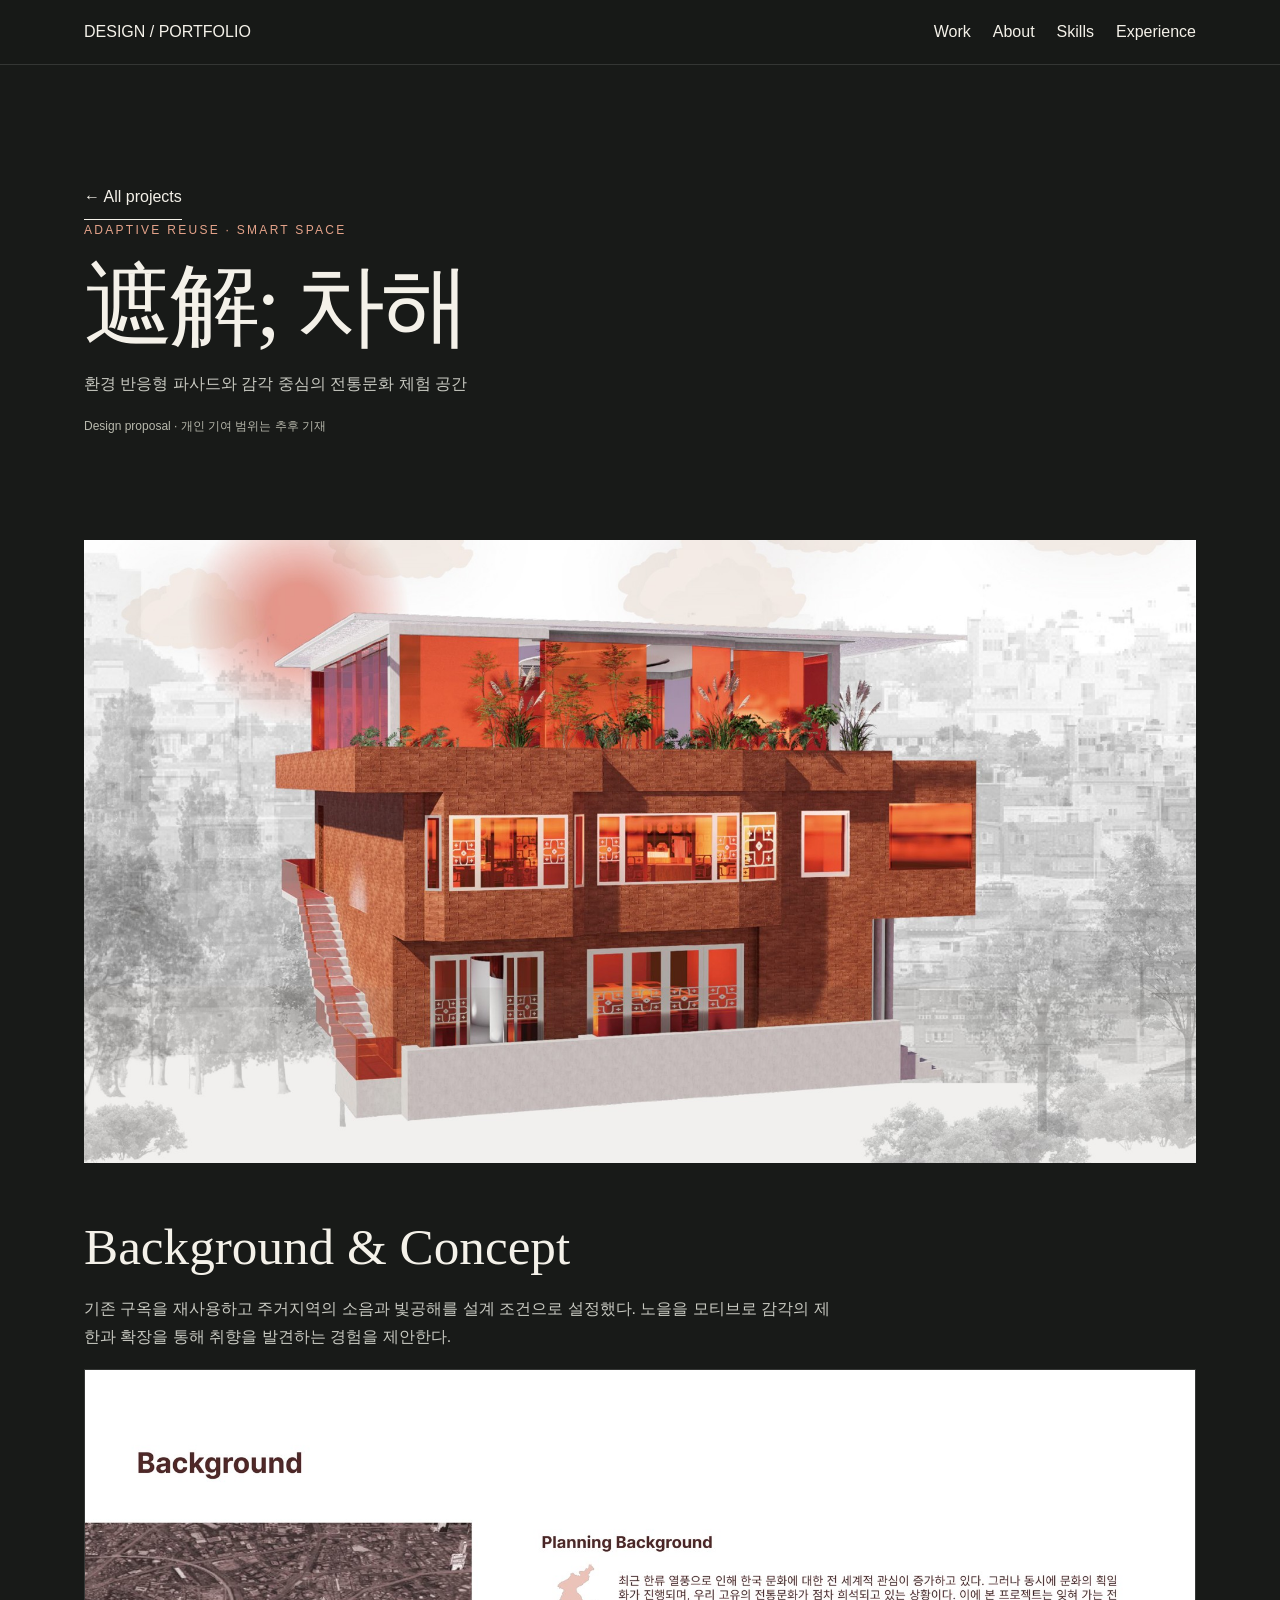
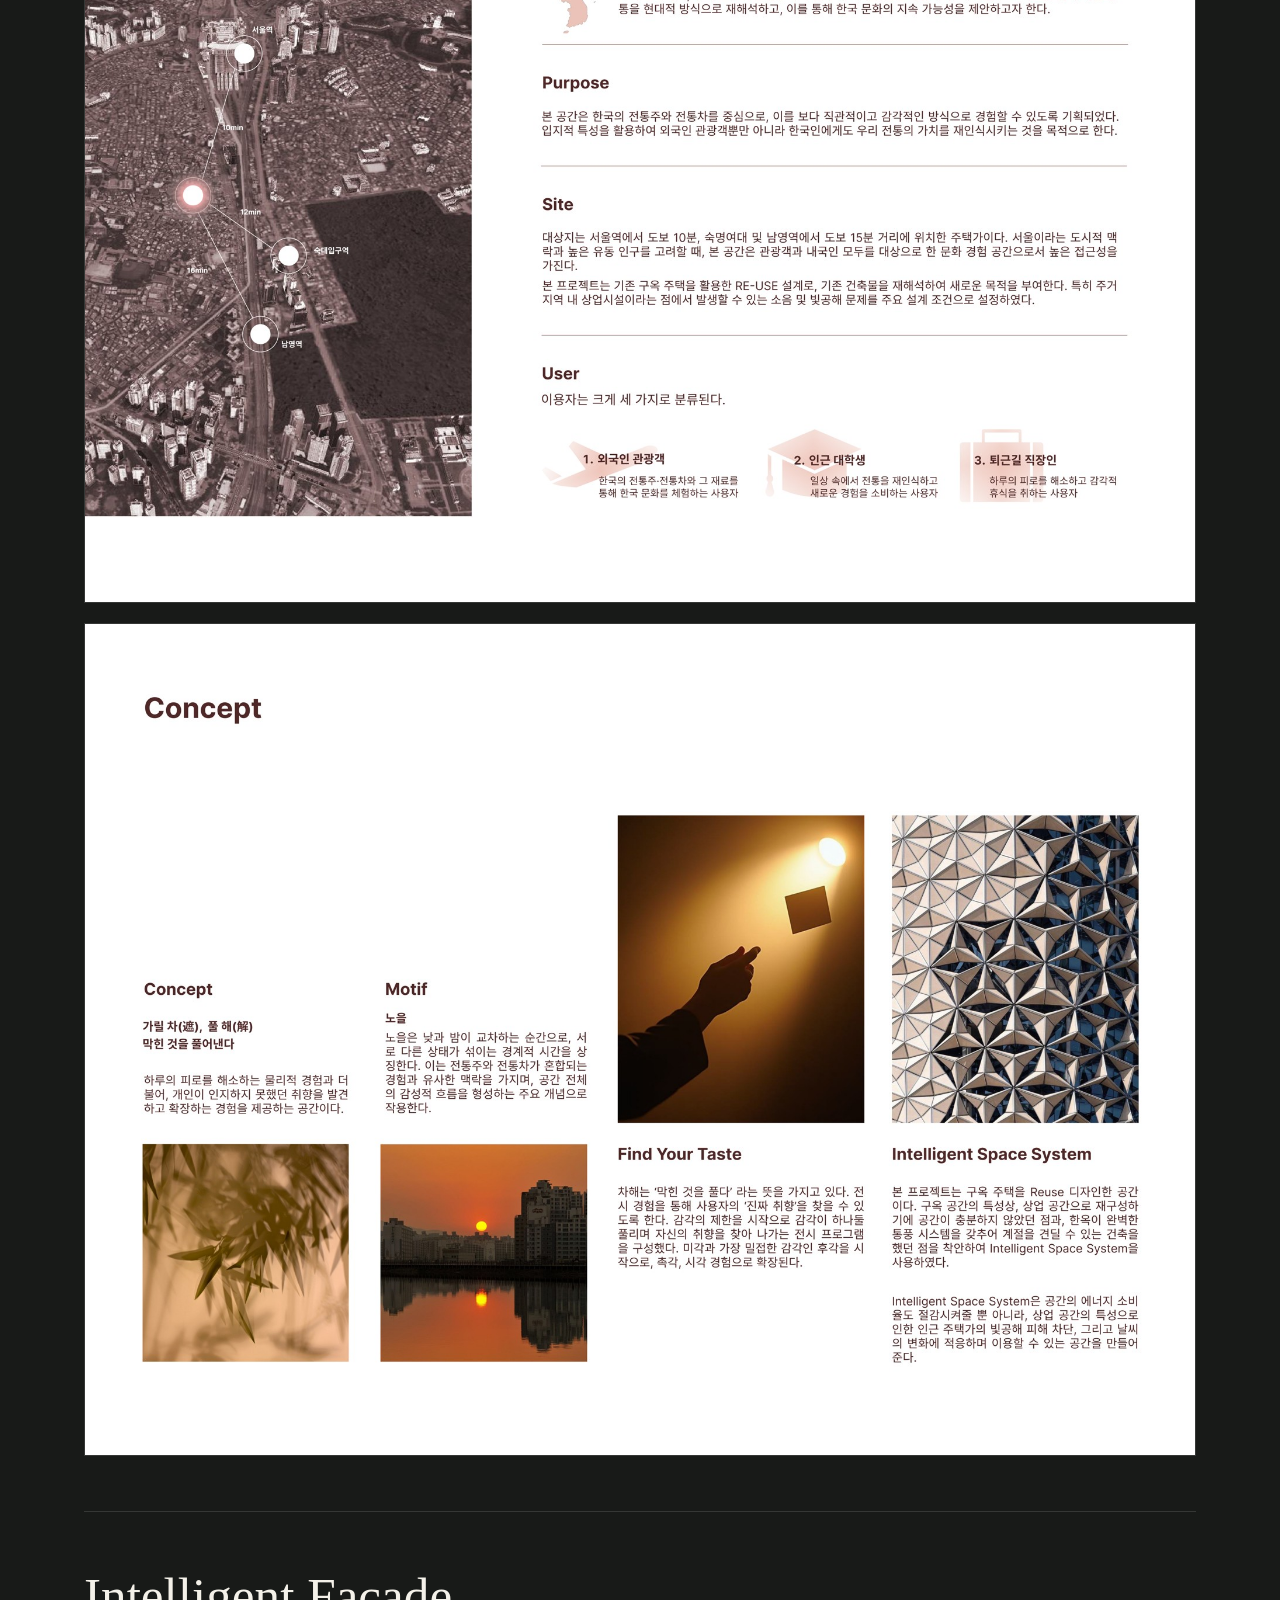
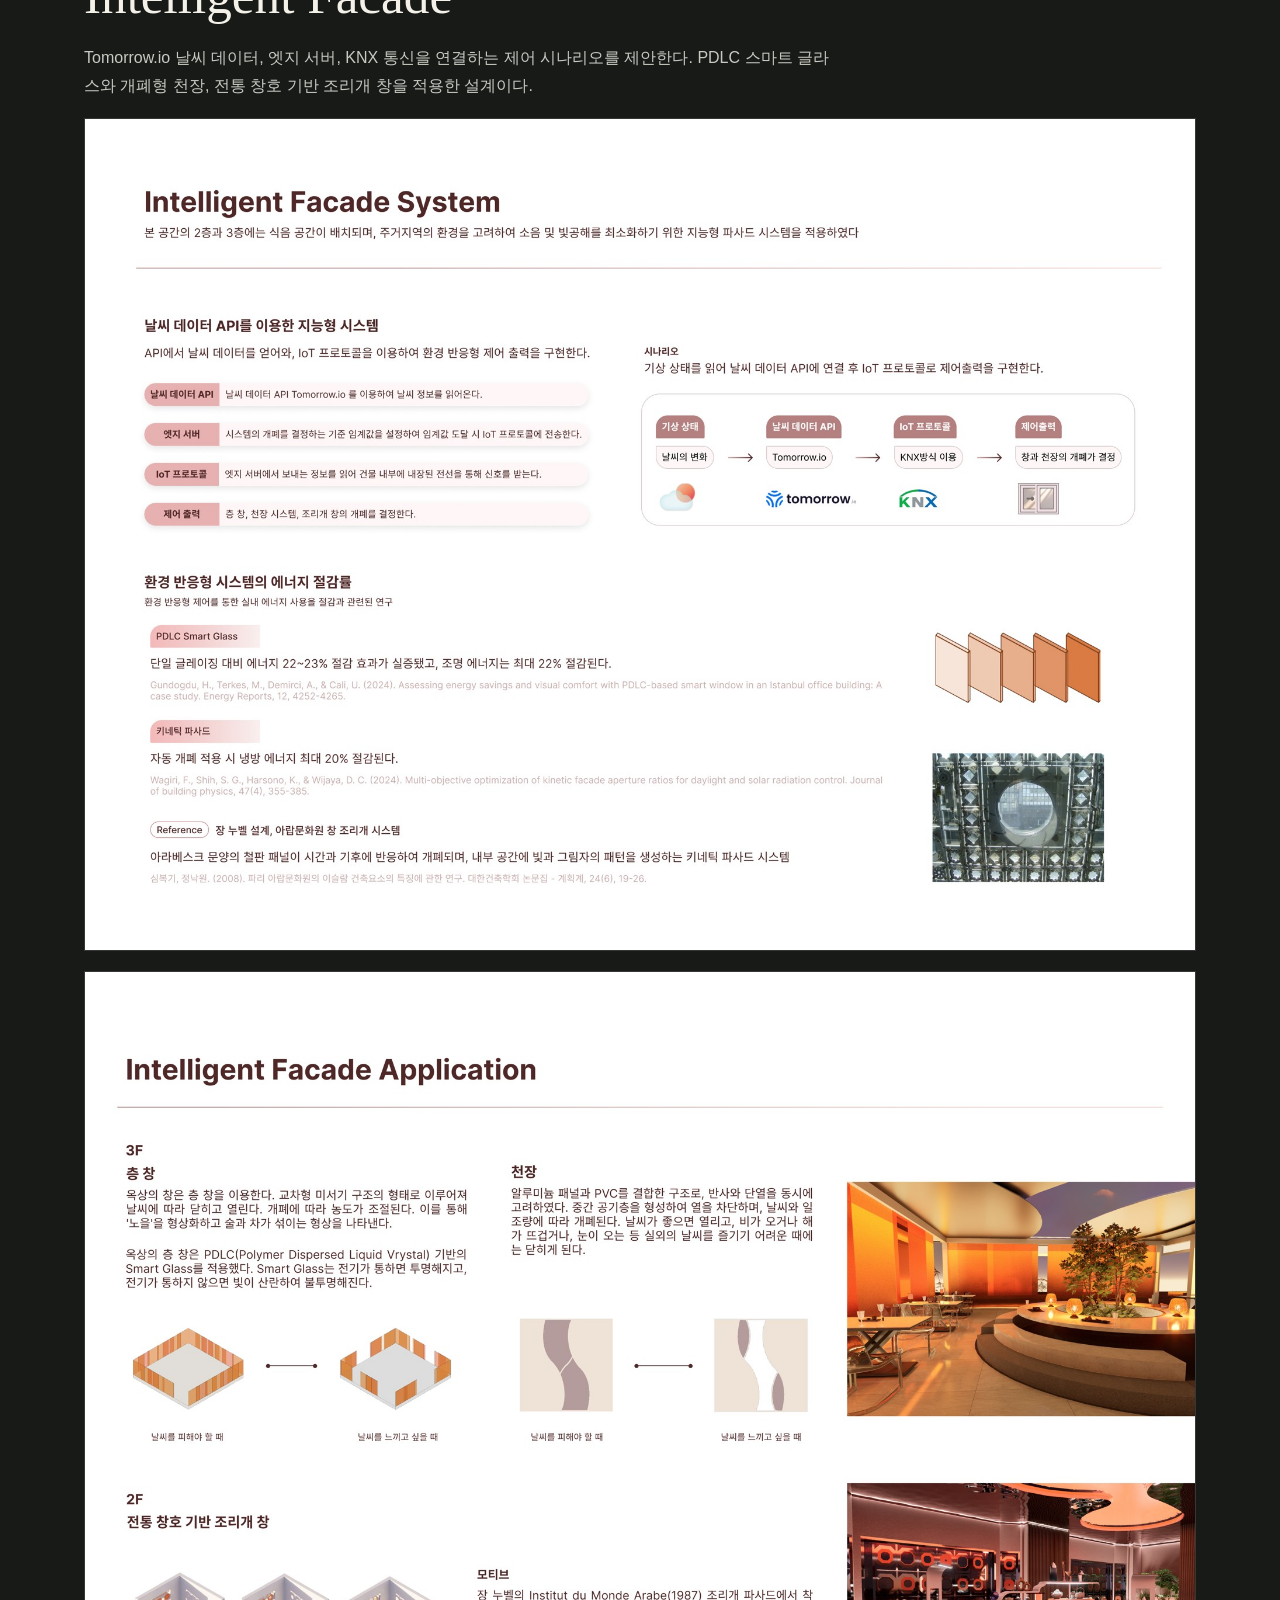
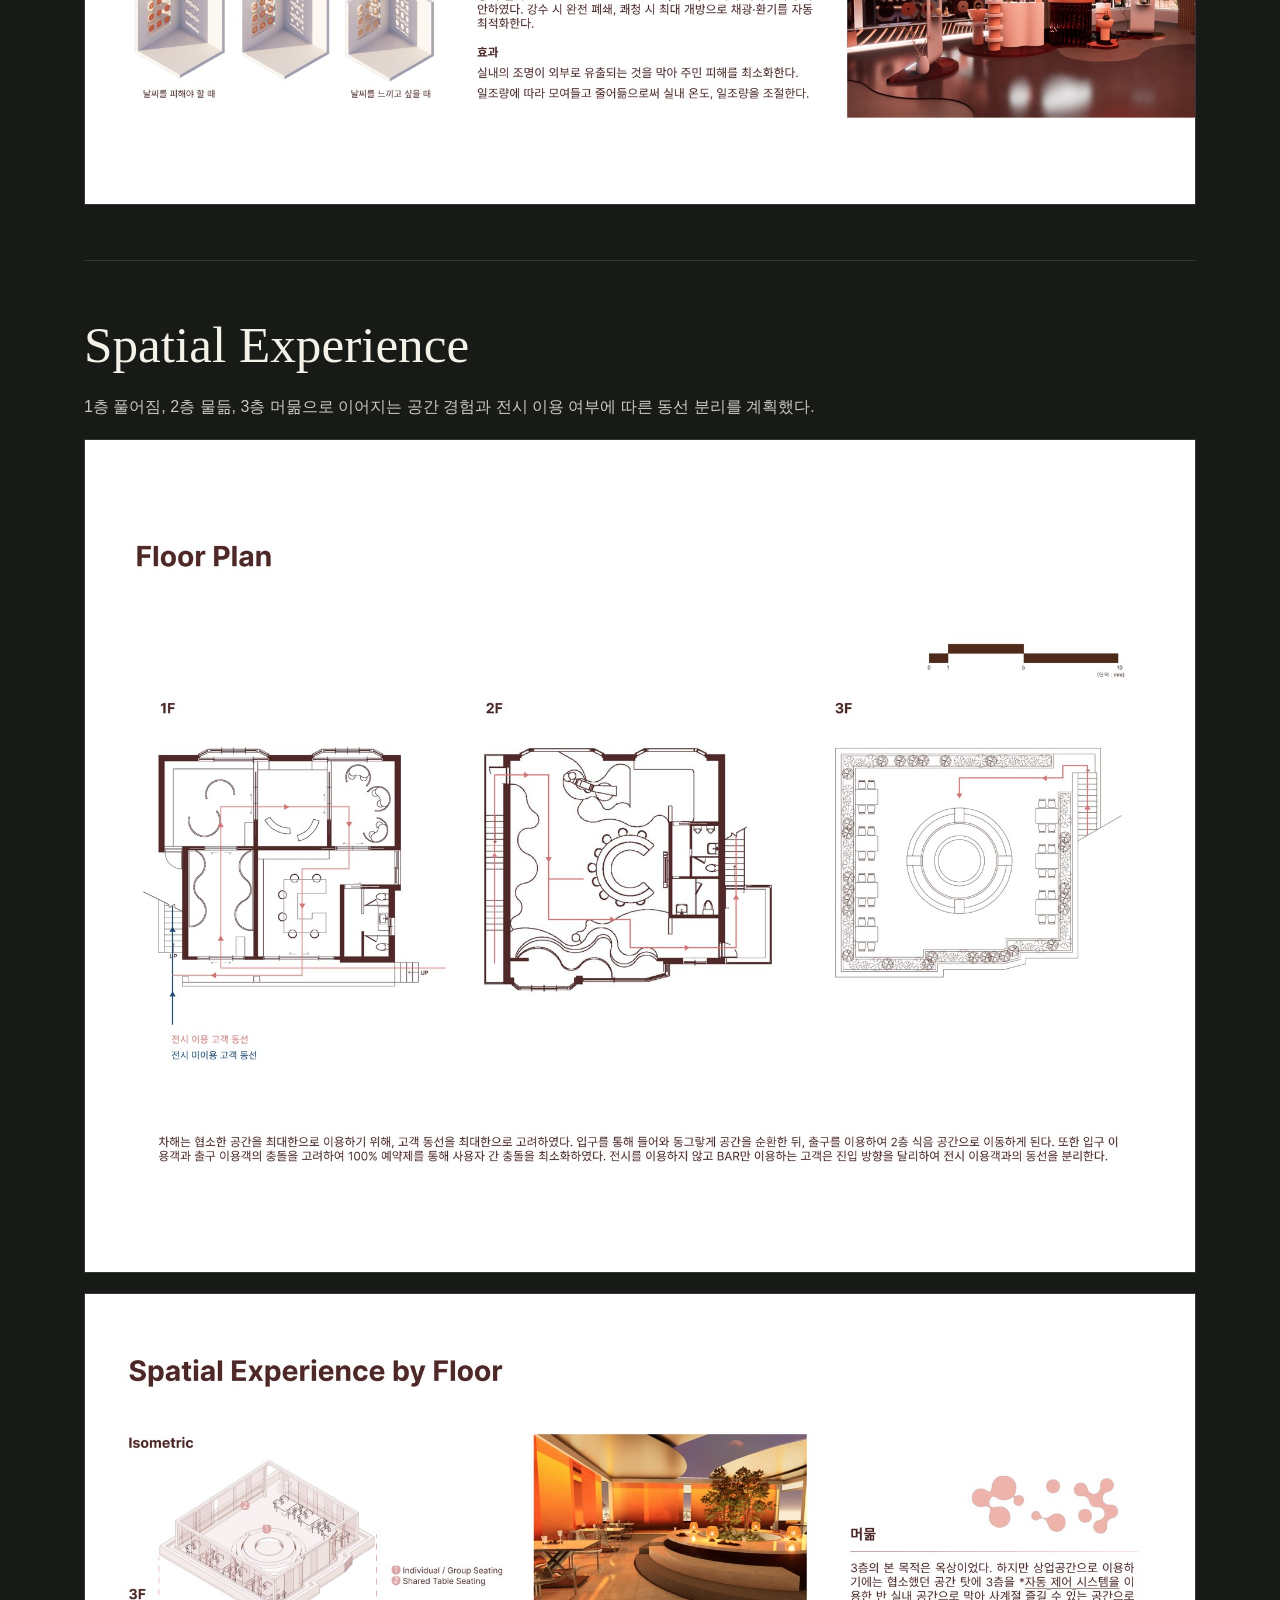
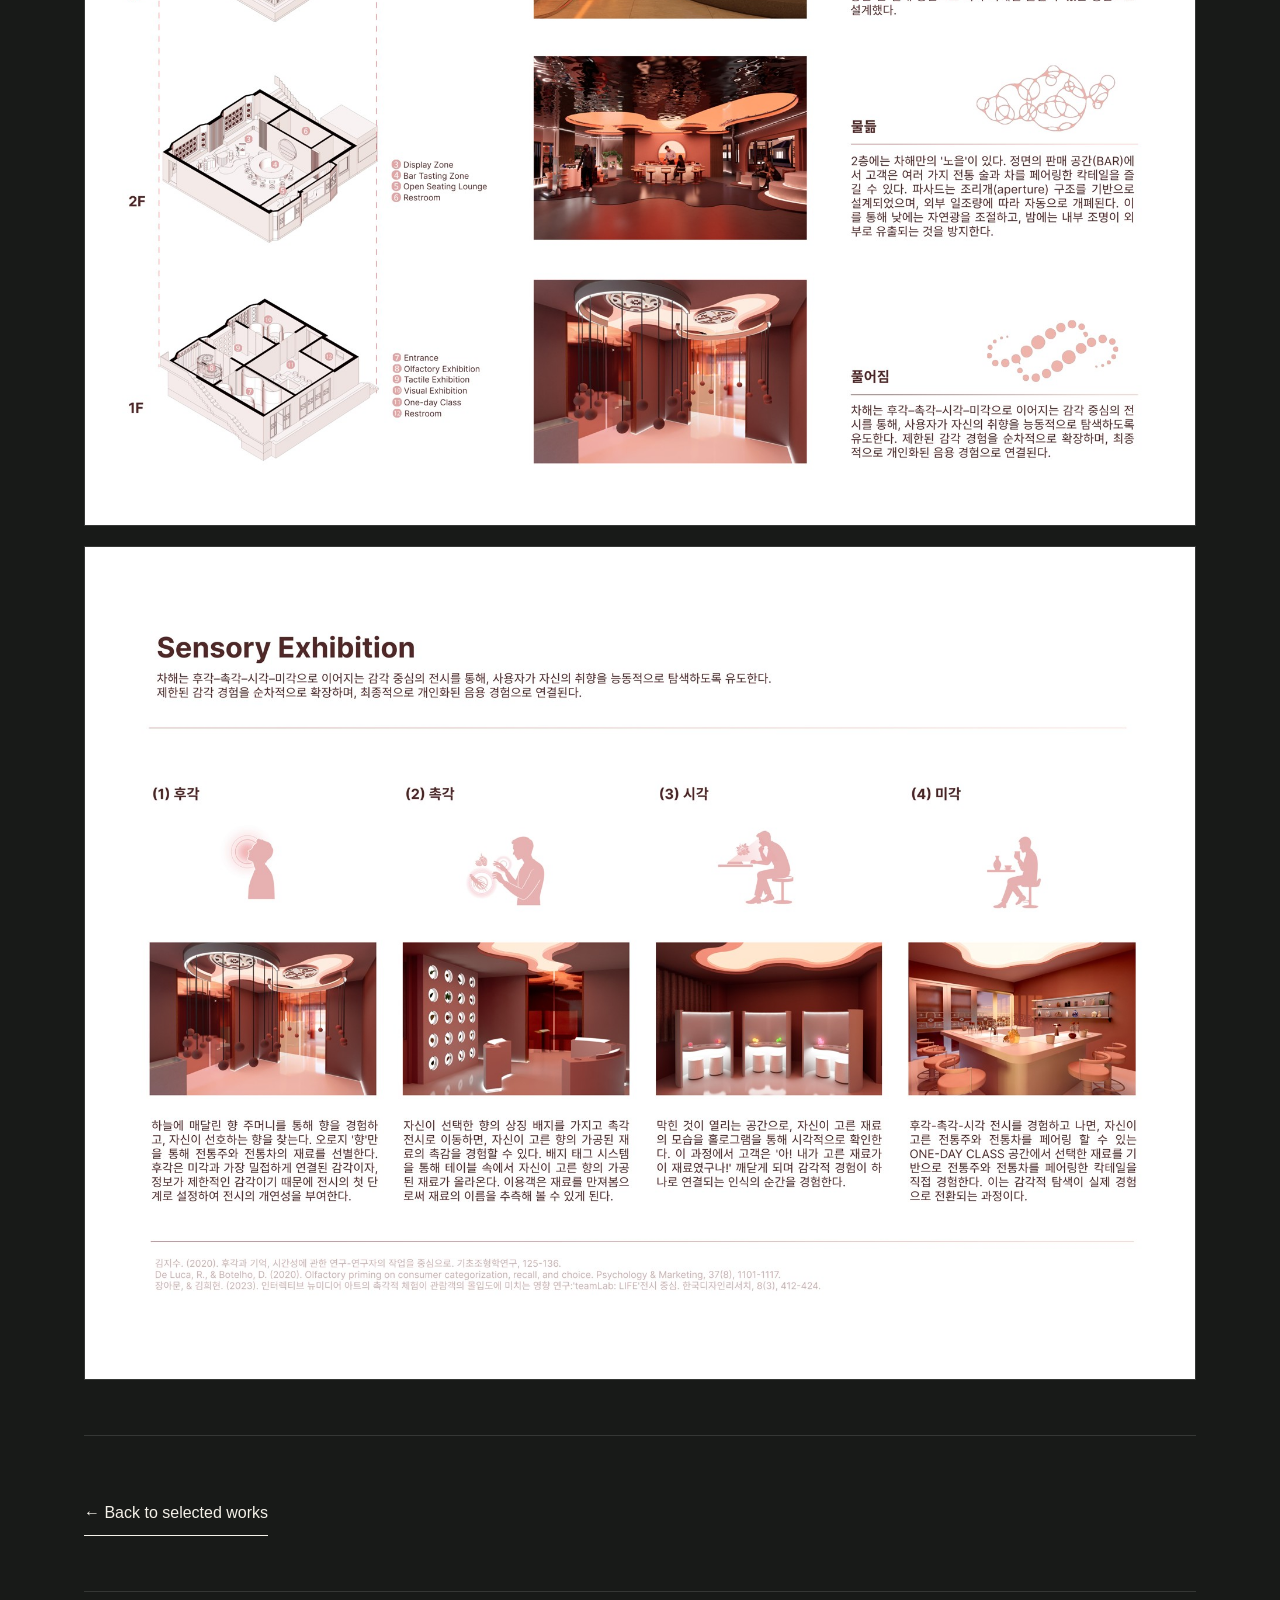
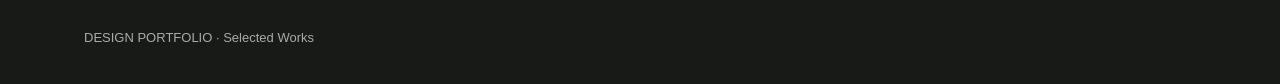
==== cha.html @ 3b6e340f "Add files via upload" ====
<!doctype html><html lang="ko"><head><meta charset="utf-8"><meta name="viewport" content="width=device-width,initial-scale=1"><title>遮解; 차해 | Portfolio</title><link rel="stylesheet" href="style.css"></head><body class="detail"><header><nav><a href="index.html">DESIGN / PORTFOLIO</a><div><a href="index.html#work">Work</a><a href="index.html#about">About</a><a href="index.html#skills">Skills</a><a href="index.html#experience">Experience</a></div></nav></header><main><div style="--accent:#e5a38a"><div class="hero"><a class="link" href="index.html#work">← All projects</a><p class="eyebrow">Adaptive Reuse · Smart Space</p><h1>遮解; 차해</h1><p>환경 반응형 파사드와 감각 중심의 전통문화 체험 공간</p><p class="tag">Design proposal · 개인 기여 범위는 추후 기재</p></div><img class="cover" src="assets/cha-cover.jpg" alt="遮解; 차해 대표 공간 이미지"><section><h2>Background & Concept</h2><p>기존 구옥을 재사용하고 주거지역의 소음과 빛공해를 설계 조건으로 설정했다. 노을을 모티브로 감각의 제한과 확장을 통해 취향을 발견하는 경험을 제안한다.</p><div class="gallery"><a href="assets/cha-2.jpg" target="_blank" rel="noopener"><img loading="lazy" src="assets/cha-2.jpg" alt="遮解; 차해 Background & Concept 자료"></a><a href="assets/cha-3.jpg" target="_blank" rel="noopener"><img loading="lazy" src="assets/cha-3.jpg" alt="遮解; 차해 Background & Concept 자료"></a></div></section><section><h2>Intelligent Facade</h2><p>Tomorrow.io 날씨 데이터, 엣지 서버, KNX 통신을 연결하는 제어 시나리오를 제안한다. PDLC 스마트 글라스와 개폐형 천장, 전통 창호 기반 조리개 창을 적용한 설계이다.</p><div class="gallery"><a href="assets/cha-4.jpg" target="_blank" rel="noopener"><img loading="lazy" src="assets/cha-4.jpg" alt="遮解; 차해 Intelligent Facade 자료"></a><a href="assets/cha-5.jpg" target="_blank" rel="noopener"><img loading="lazy" src="assets/cha-5.jpg" alt="遮解; 차해 Intelligent Facade 자료"></a></div></section><section><h2>Spatial Experience</h2><p>1층 풀어짐, 2층 물듦, 3층 머묾으로 이어지는 공간 경험과 전시 이용 여부에 따른 동선 분리를 계획했다.</p><div class="gallery"><a href="assets/cha-6.jpg" target="_blank" rel="noopener"><img loading="lazy" src="assets/cha-6.jpg" alt="遮解; 차해 Spatial Experience 자료"></a><a href="assets/cha-7.jpg" target="_blank" rel="noopener"><img loading="lazy" src="assets/cha-7.jpg" alt="遮解; 차해 Spatial Experience 자료"></a><a href="assets/cha-8.jpg" target="_blank" rel="noopener"><img loading="lazy" src="assets/cha-8.jpg" alt="遮解; 차해 Spatial Experience 자료"></a></div></section><section><a class="link" href="index.html#work">← Back to selected works</a></section></div></main><footer>DESIGN PORTFOLIO · Selected Works</footer></body></html>
---- style.css ----
*{box-sizing:border-box}html{scroll-behavior:smooth}body{margin:0;background:#181a18;color:#f4f1e9;font-family:Arial,"Malgun Gothic",sans-serif;line-height:1.75}a{color:inherit;text-decoration:none}img{display:block;width:100%;height:auto}header{position:sticky;top:0;z-index:5;background:#181a18ed;border-bottom:1px solid #ffffff20;backdrop-filter:blur(12px)}nav{max-width:1240px;margin:auto;display:flex;justify-content:space-between;align-items:center;padding:18px 5%;gap:18px;flex-wrap:wrap}nav div{display:flex;gap:22px;flex-wrap:wrap}nav a:hover,.link:hover{color:#d5ad83}main{max-width:1240px;margin:auto;padding:0 5%}section{padding:80px 0;border-bottom:1px solid #ffffff20;scroll-margin-top:90px}.eyebrow{font-size:12px;letter-spacing:.19em;color:#b8b9ad;text-transform:uppercase}h1,h2,h3,p{margin:0 0 18px}h1{font-family:Georgia,serif;font-size:clamp(44px,7vw,96px);line-height:1.04;font-weight:400;letter-spacing:-.045em}h2{font-family:Georgia,serif;font-size:clamp(32px,4vw,54px);font-weight:400;line-height:1.15}h3{font-size:22px}p{color:#c8c9c1;max-width:760px}.hero{padding:110px 0 85px}.link{display:inline-block;border-bottom:1px solid;padding:8px 0}.cards,.cols{display:grid;grid-template-columns:repeat(3,minmax(0,1fr));gap:24px}.card img{aspect-ratio:4/3;object-fit:cover;transition:transform .4s}.card:hover img{transform:scale(1.04)}.frame{overflow:hidden;background:#333}.card h3{margin:14px 0 3px}.tag{font-size:12px;color:#b8b9ad}.panel{border:1px solid #ffffff24;padding:24px}.timeline{display:grid;grid-template-columns:120px 1fr;gap:12px;border-bottom:1px solid #ffffff20;padding:15px 0}.detail{--accent:#d5ad83}.detail .eyebrow{color:var(--accent)}.detail .cover{max-height:680px;object-fit:cover}.detail section{padding:55px 0}.gallery{display:grid;gap:20px}.gallery img{border:1px solid #ffffff20}.gallery a:focus-visible,a:focus-visible{outline:3px solid #d5ad83;outline-offset:4px}footer{padding:35px 5%;max-width:1240px;margin:auto;color:#aaa;font-size:13px}@media(max-width:720px){.cards,.cols{grid-template-columns:1fr}.hero{padding:65px 0}section{padding:50px 0}nav div{gap:12px;font-size:13px}.timeline{grid-template-columns:90px 1fr}}
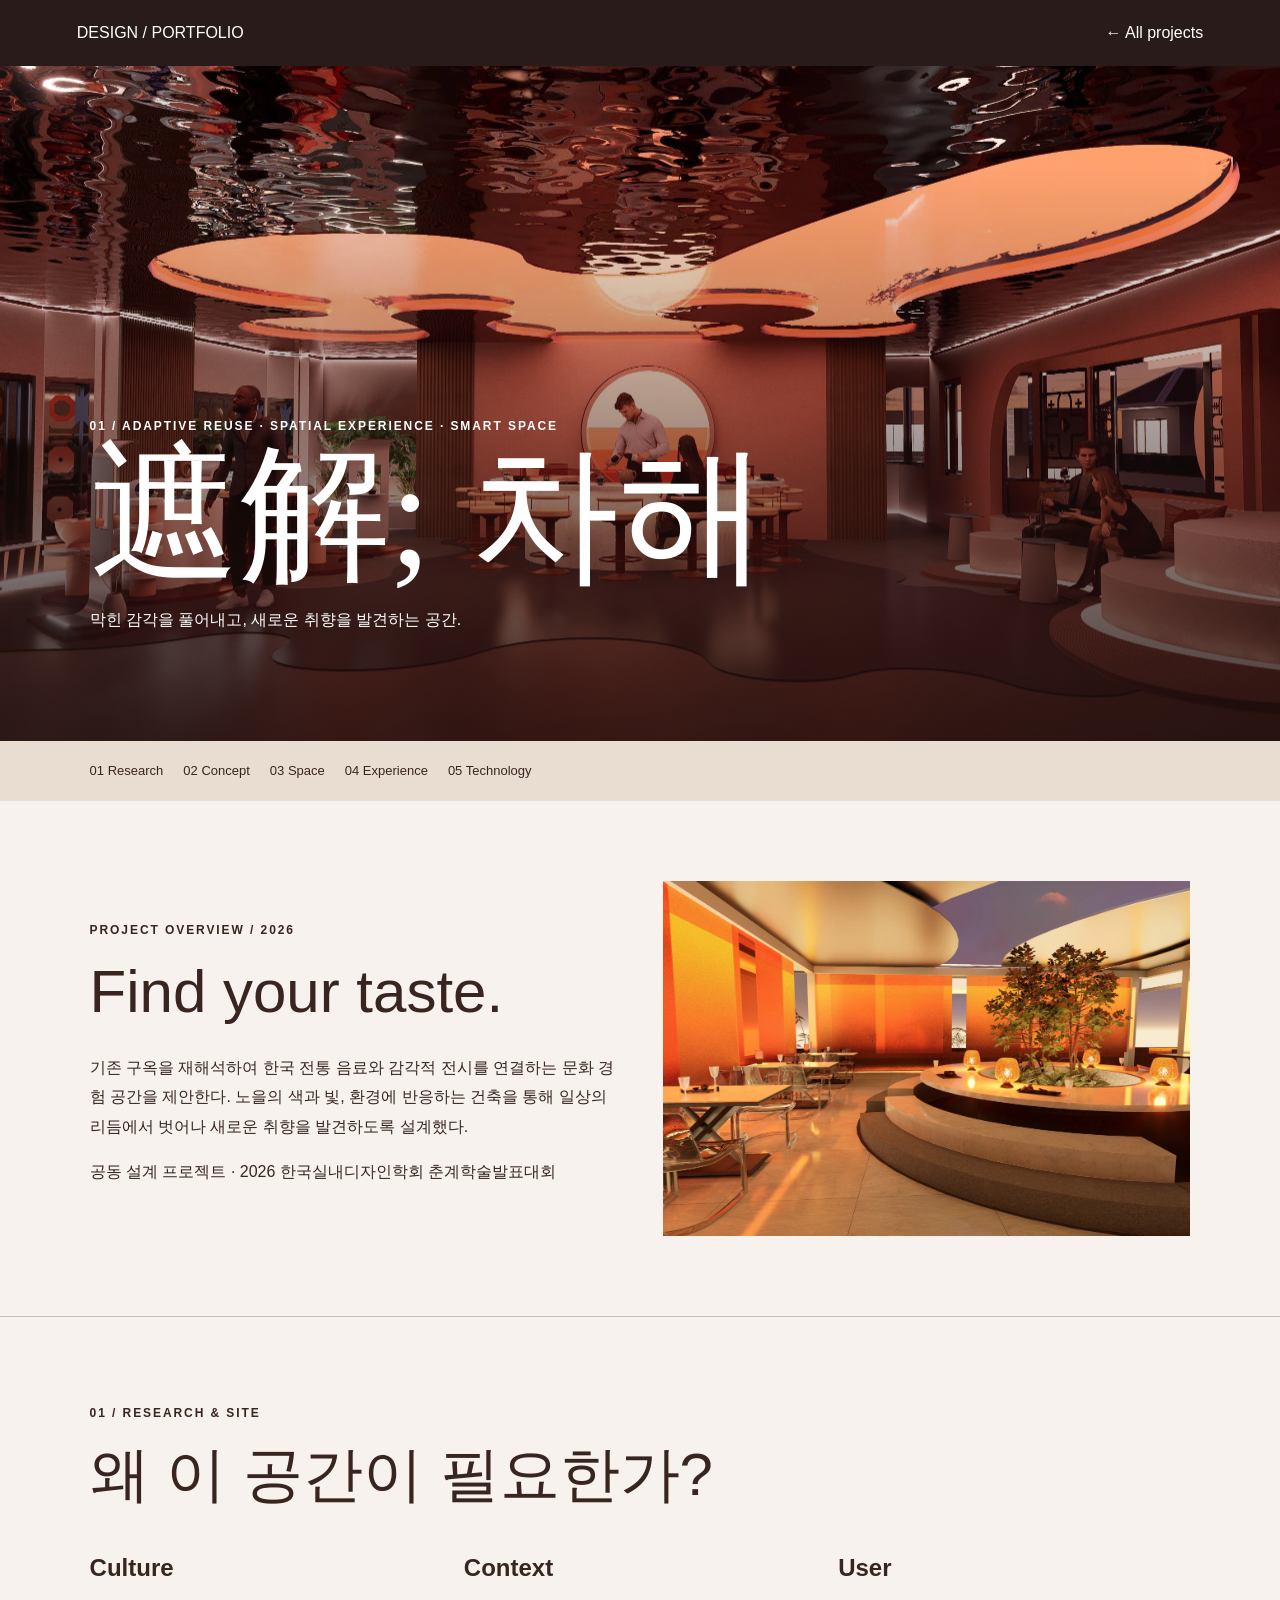
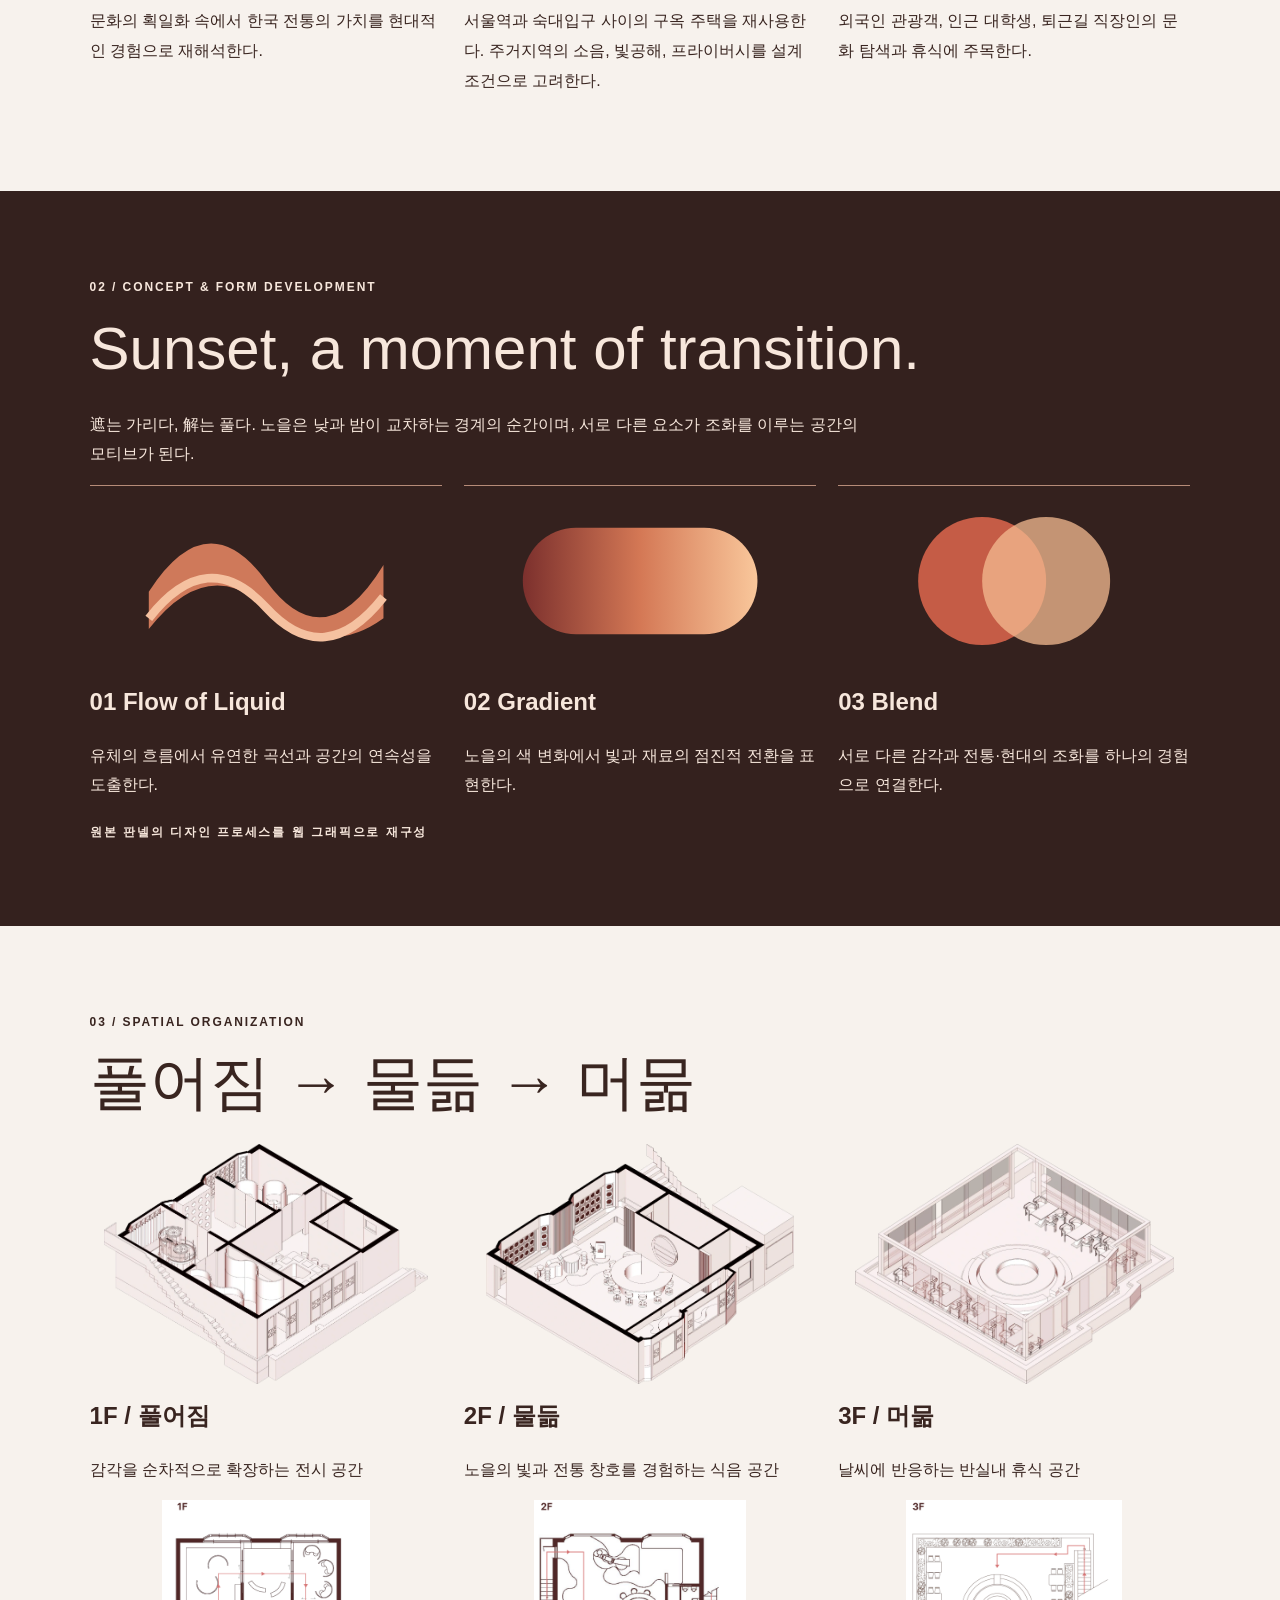
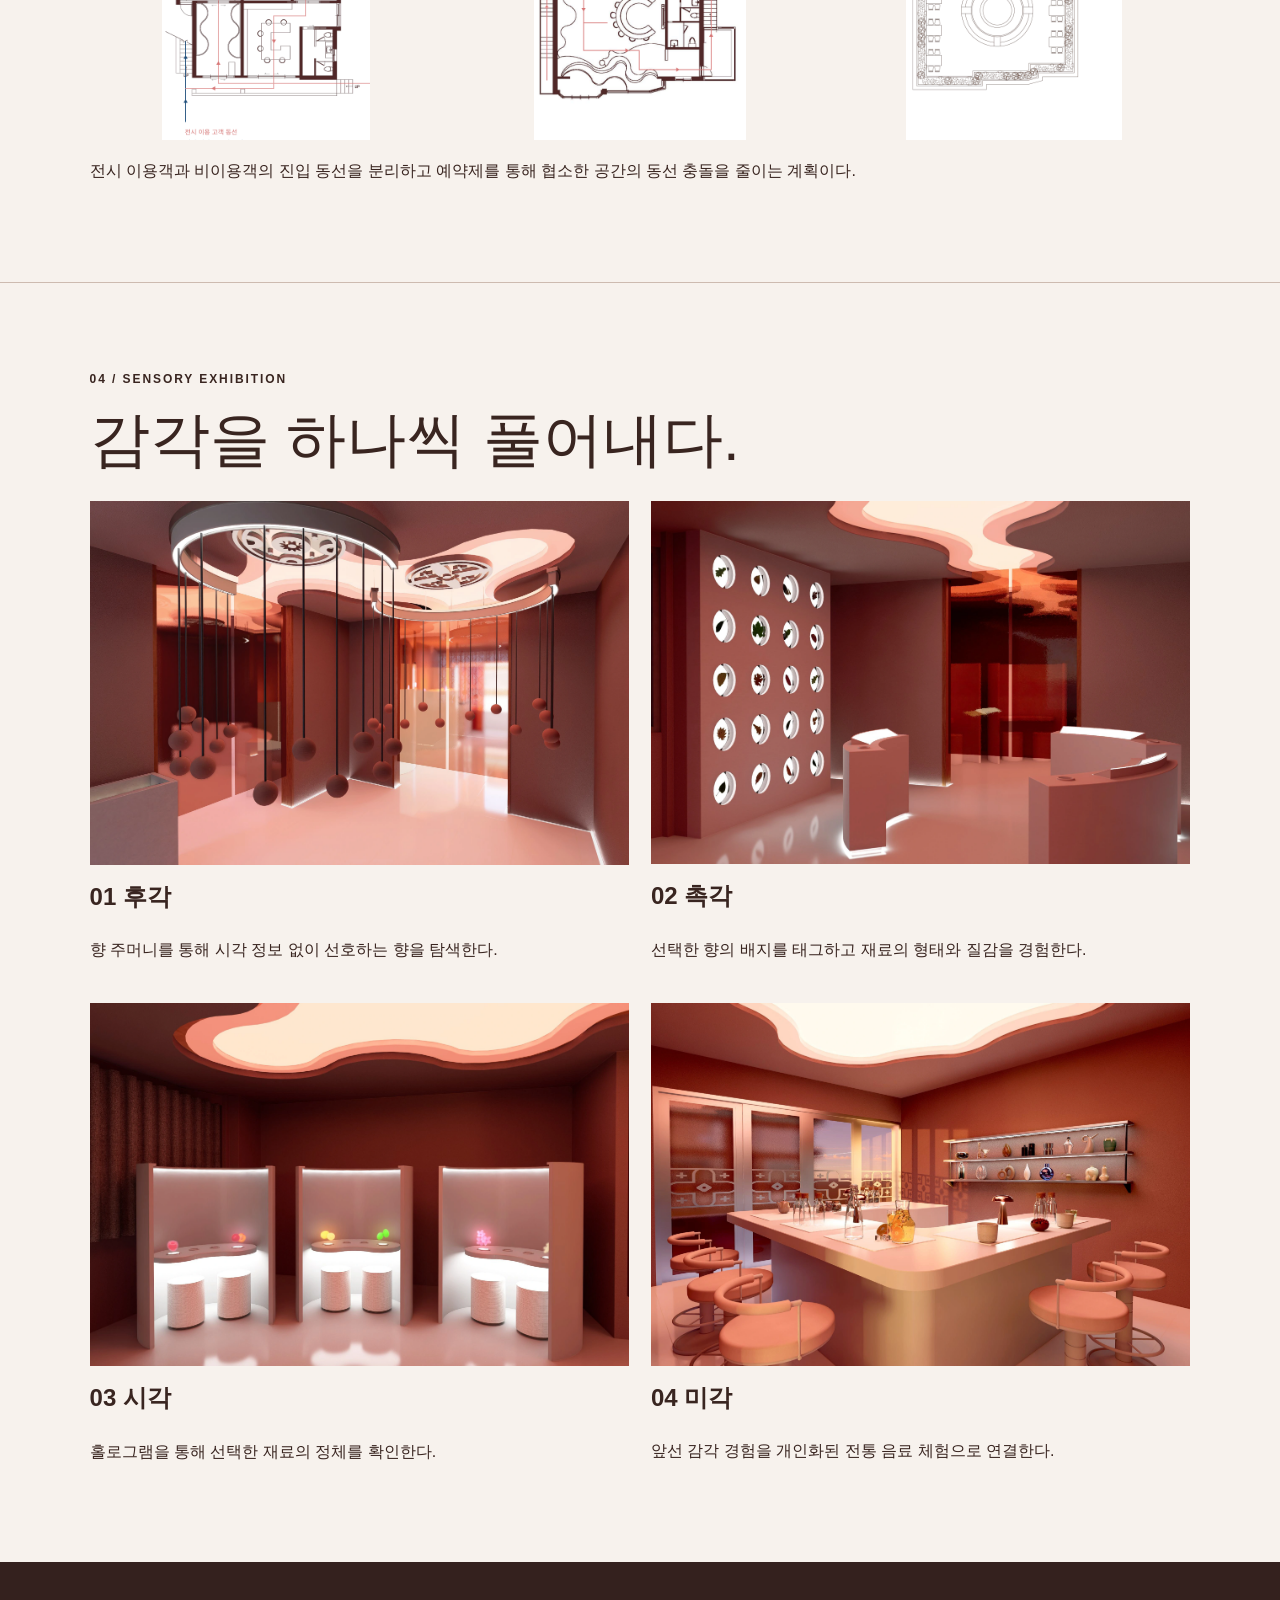
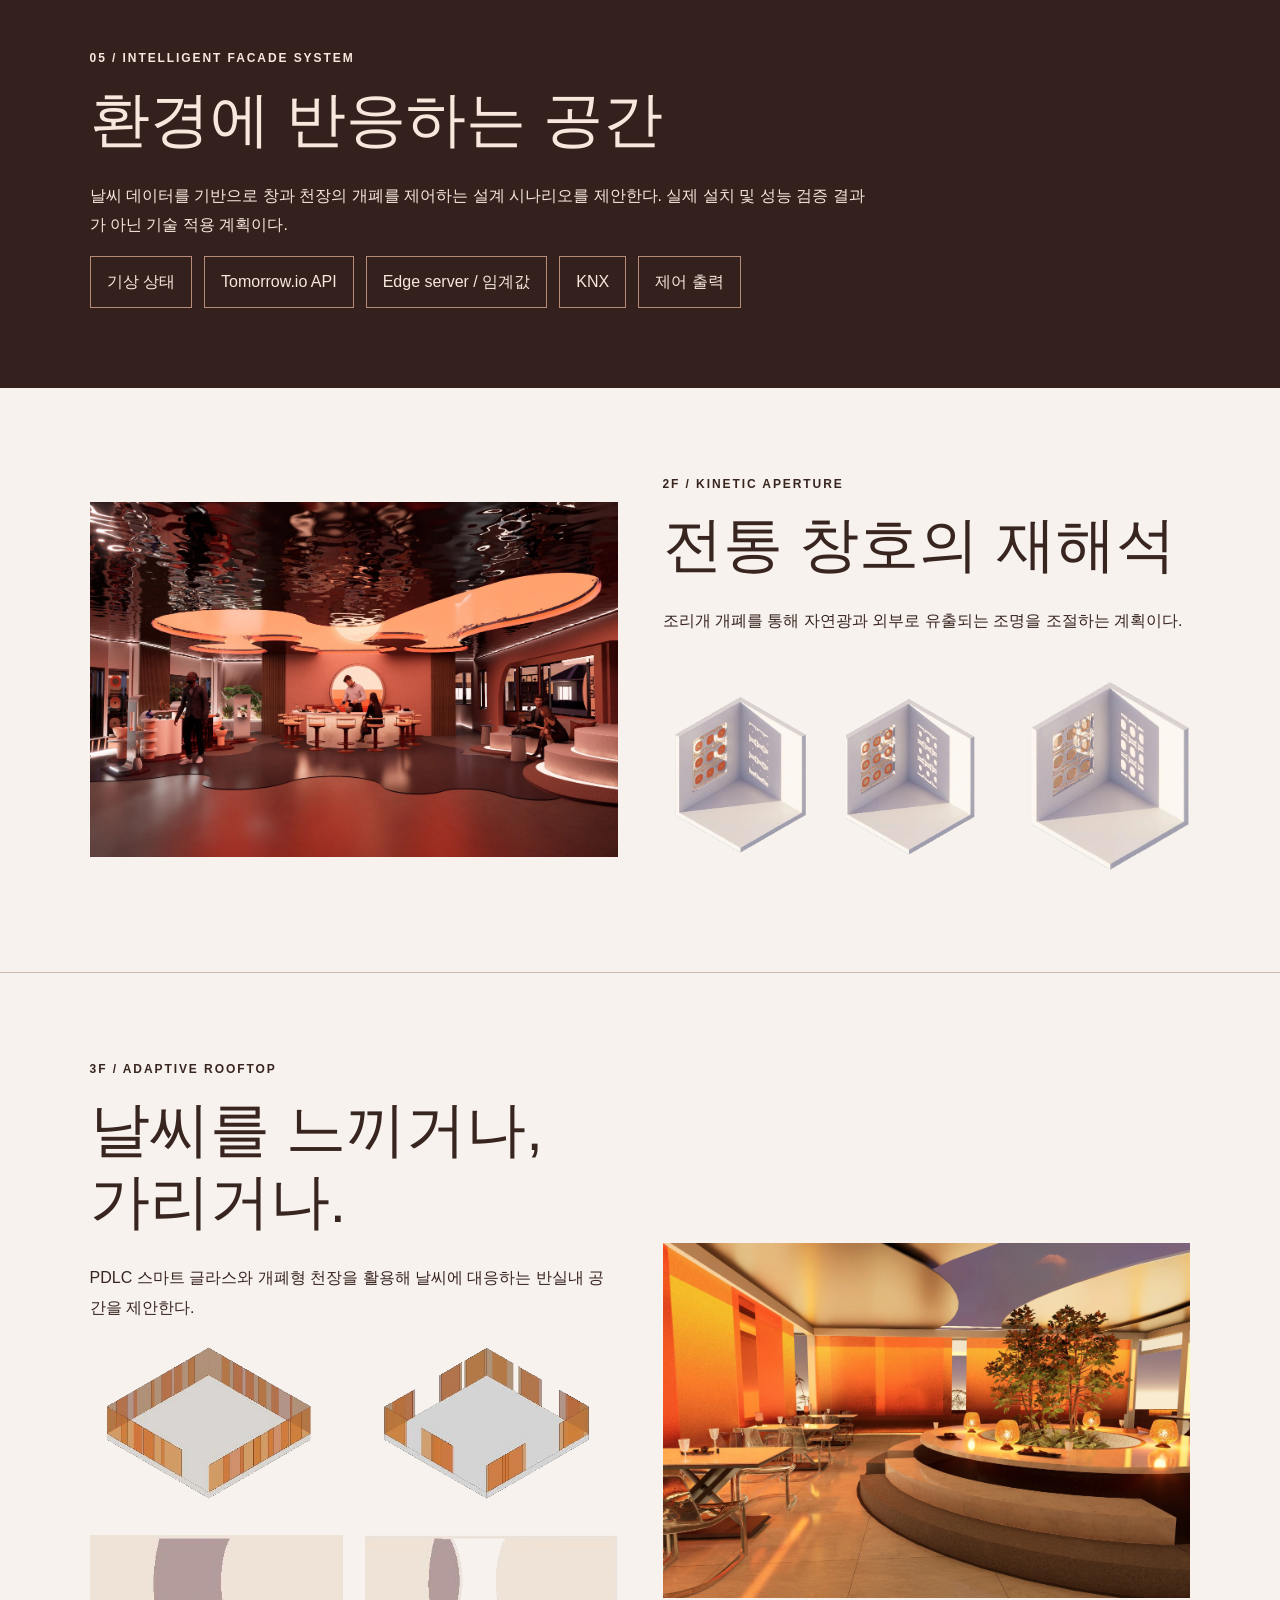
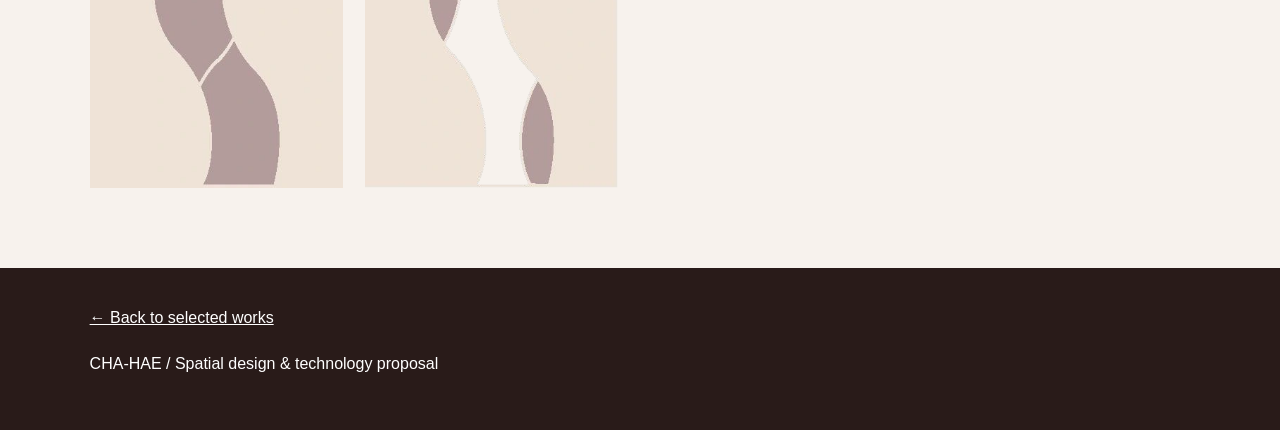
==== commit f418eca0: "Add files via upload" ====
--- a/cha.html
+++ b/cha.html
@@ -1 +1,8 @@
-<!doctype html><html lang="ko"><head><meta charset="utf-8"><meta name="viewport" content="width=device-width,initial-scale=1"><title>遮解; 차해 | Portfolio</title><link rel="stylesheet" href="style.css"></head><body class="detail"><header><nav><a href="index.html">DESIGN / PORTFOLIO</a><div><a href="index.html#work">Work</a><a href="index.html#about">About</a><a href="index.html#skills">Skills</a><a href="index.html#experience">Experience</a></div></nav></header><main><div style="--accent:#e5a38a"><div class="hero"><a class="link" href="index.html#work">← All projects</a><p class="eyebrow">Adaptive Reuse · Smart Space</p><h1>遮解; 차해</h1><p>환경 반응형 파사드와 감각 중심의 전통문화 체험 공간</p><p class="tag">Design proposal · 개인 기여 범위는 추후 기재</p></div><img class="cover" src="assets/cha-cover.jpg" alt="遮解; 차해 대표 공간 이미지"><section><h2>Background & Concept</h2><p>기존 구옥을 재사용하고 주거지역의 소음과 빛공해를 설계 조건으로 설정했다. 노을을 모티브로 감각의 제한과 확장을 통해 취향을 발견하는 경험을 제안한다.</p><div class="gallery"><a href="assets/cha-2.jpg" target="_blank" rel="noopener"><img loading="lazy" src="assets/cha-2.jpg" alt="遮解; 차해 Background & Concept 자료"></a><a href="assets/cha-3.jpg" target="_blank" rel="noopener"><img loading="lazy" src="assets/cha-3.jpg" alt="遮解; 차해 Background & Concept 자료"></a></div></section><section><h2>Intelligent Facade</h2><p>Tomorrow.io 날씨 데이터, 엣지 서버, KNX 통신을 연결하는 제어 시나리오를 제안한다. PDLC 스마트 글라스와 개폐형 천장, 전통 창호 기반 조리개 창을 적용한 설계이다.</p><div class="gallery"><a href="assets/cha-4.jpg" target="_blank" rel="noopener"><img loading="lazy" src="assets/cha-4.jpg" alt="遮解; 차해 Intelligent Facade 자료"></a><a href="assets/cha-5.jpg" target="_blank" rel="noopener"><img loading="lazy" src="assets/cha-5.jpg" alt="遮解; 차해 Intelligent Facade 자료"></a></div></section><section><h2>Spatial Experience</h2><p>1층 풀어짐, 2층 물듦, 3층 머묾으로 이어지는 공간 경험과 전시 이용 여부에 따른 동선 분리를 계획했다.</p><div class="gallery"><a href="assets/cha-6.jpg" target="_blank" rel="noopener"><img loading="lazy" src="assets/cha-6.jpg" alt="遮解; 차해 Spatial Experience 자료"></a><a href="assets/cha-7.jpg" target="_blank" rel="noopener"><img loading="lazy" src="assets/cha-7.jpg" alt="遮解; 차해 Spatial Experience 자료"></a><a href="assets/cha-8.jpg" target="_blank" rel="noopener"><img loading="lazy" src="assets/cha-8.jpg" alt="遮解; 차해 Spatial Experience 자료"></a></div></section><section><a class="link" href="index.html#work">← Back to selected works</a></section></div></main><footer>DESIGN PORTFOLIO · Selected Works</footer></body></html>+<!doctype html><html lang="ko"><head><meta charset="utf-8"><meta name="viewport" content="width=device-width,initial-scale=1"><title>차해 — Design Process</title><style>
+*{box-sizing:border-box}body{margin:0;background:#f7f2ed;color:#392520;font-family:Arial,'Malgun Gothic',sans-serif;line-height:1.85}a{color:inherit}nav{display:flex;justify-content:space-between;padding:18px 6%;background:#291b19;color:white}nav a{text-decoration:none} .hero{min-height:75vh;display:flex;align-items:end;padding:7%;color:white;background:linear-gradient(0deg,#21100ed9,transparent 85%),url('assets/cha/bar.webp') center/cover}h1{font-size:clamp(65px,12vw,150px);line-height:1;margin:0;font-family:Georgia,serif;font-weight:400}h2{font-size:clamp(32px,5vw,60px);line-height:1.2;margin:12px 0 25px;font-weight:400}h3{font-size:24px;margin:10px 0}p{max-width:780px}small,.eyebrow{letter-spacing:.16em;font-size:12px;font-weight:bold;text-transform:uppercase}section{padding:80px 7%;max-width:1500px;margin:auto} .split{display:grid;grid-template-columns:1fr 1fr;gap:45px;align-items:center}.grid{display:grid;grid-template-columns:repeat(3,1fr);gap:22px}.four{grid-template-columns:repeat(2,1fr)}img{width:100%;display:block}figure{margin:0}figcaption{font-size:14px;margin-top:12px} .dark{background:#34211e;color:#f7e7dc;max-width:none}.rule{border-top:1px solid #cdbbb0}.steps{display:flex;flex-wrap:wrap;gap:12px}.steps span{border:1px solid #b68b78;padding:10px 16px}.iso img{height:240px;object-fit:contain}.process svg{width:100%;height:160px}.process article{border-top:1px solid #b68b78;padding-top:15px}.jump{display:flex;gap:20px;flex-wrap:wrap;padding:18px 7%;background:#e9ddd2}.jump a{text-decoration:none;font-size:13px}footer{padding:35px 7%;background:#291b19;color:white}@media(max-width:720px){.split,.grid,.four{grid-template-columns:1fr}section{padding:45px 6%}.hero{min-height:65vh}.iso img{height:210px}}
+</style></head><body><nav><a href="index.html">DESIGN / PORTFOLIO</a><a href="index.html#work">← All projects</a></nav><div class="hero"><div><small>01 / Adaptive Reuse · Spatial Experience · Smart Space</small><h1>遮解; 차해</h1><p>막힌 감각을 풀어내고, 새로운 취향을 발견하는 공간.</p></div></div><div class="jump"><a href="#research">01 Research</a><a href="#concept">02 Concept</a><a href="#space">03 Space</a><a href="#experience">04 Experience</a><a href="#technology">05 Technology</a></div>
+<section class="split"><div><small>Project overview / 2026</small><h2>Find your taste.</h2><p>기존 구옥을 재해석하여 한국 전통 음료와 감각적 전시를 연결하는 문화 경험 공간을 제안한다. 노을의 색과 빛, 환경에 반응하는 건축을 통해 일상의 리듬에서 벗어나 새로운 취향을 발견하도록 설계했다.</p><p>공동 설계 프로젝트 · 2026 한국실내디자인학회 춘계학술발표대회</p></div><img src="assets/cha/roof.webp" alt="노을을 모티브로 한 루프탑"></section>
+<section id="research" class="rule"><small>01 / Research & site</small><h2>왜 이 공간이 필요한가?</h2><div class="grid"><article><h3>Culture</h3><p>문화의 획일화 속에서 한국 전통의 가치를 현대적인 경험으로 재해석한다.</p></article><article><h3>Context</h3><p>서울역과 숙대입구 사이의 구옥 주택을 재사용한다. 주거지역의 소음, 빛공해, 프라이버시를 설계 조건으로 고려한다.</p></article><article><h3>User</h3><p>외국인 관광객, 인근 대학생, 퇴근길 직장인의 문화 탐색과 휴식에 주목한다.</p></article></div></section>
+<section id="concept" class="dark"><small>02 / Concept & form development</small><h2>Sunset, a moment of transition.</h2><p>遮는 가리다, 解는 풀다. 노을은 낮과 밤이 교차하는 경계의 순간이며, 서로 다른 요소가 조화를 이루는 공간의 모티브가 된다.</p><div class="grid process"><article><svg viewBox="0 0 240 150"><path d="M10 85 Q65 0 120 75 T230 60 L230 110 Q175 150 120 100 T10 120Z" fill="#cf795a"/><path d="M10 110 Q65 40 120 100 T230 90" fill="none" stroke="#f5c1a0" stroke-width="8"/></svg><h3>01 Flow of Liquid</h3><p>유체의 흐름에서 유연한 곡선과 공간의 연속성을 도출한다.</p></article><article><svg viewBox="0 0 240 150"><defs><linearGradient id="g"><stop stop-color="#7c302d"/><stop offset=".5" stop-color="#d47855"/><stop offset="1" stop-color="#f9c79b"/></linearGradient></defs><rect x="10" y="25" width="220" height="100" rx="50" fill="url(#g)"/></svg><h3>02 Gradient</h3><p>노을의 색 변화에서 빛과 재료의 점진적 전환을 표현한다.</p></article><article><svg viewBox="0 0 240 150"><circle cx="90" cy="75" r="60" fill="#c55c46"/><circle cx="150" cy="75" r="60" fill="#f5bb91" opacity=".75"/></svg><h3>03 Blend</h3><p>서로 다른 감각과 전통·현대의 조화를 하나의 경험으로 연결한다.</p></article></div><small>원본 판넬의 디자인 프로세스를 웹 그래픽으로 재구성</small></section>
+<section id="space"><small>03 / Spatial organization</small><h2>풀어짐 → 물듦 → 머묾</h2><div class="grid iso">
+<figure><img src="assets/cha/iso1.webp" alt="1층 아이소메트릭"><h3>1F / 풀어짐</h3><p>감각을 순차적으로 확장하는 전시 공간</p><a href="assets/cha/plan1.png" target="_blank"><img src="assets/cha/plan1.png" alt="1층 평면도"></a></figure><figure><img src="assets/cha/iso2.webp" alt="2층 아이소메트릭"><h3>2F / 물듦</h3><p>노을의 빛과 전통 창호를 경험하는 식음 공간</p><a href="assets/cha/plan2.png" target="_blank"><img src="assets/cha/plan2.png" alt="2층 평면도"></a></figure><figure><img src="assets/cha/iso3.webp" alt="3층 아이소메트릭"><h3>3F / 머묾</h3><p>날씨에 반응하는 반실내 휴식 공간</p><a href="assets/cha/plan3.png" target="_blank"><img src="assets/cha/plan3.png" alt="3층 평면도"></a></figure></div><p>전시 이용객과 비이용객의 진입 동선을 분리하고 예약제를 통해 협소한 공간의 동선 충돌을 줄이는 계획이다.</p></section><section id="experience" class="rule"><small>04 / Sensory exhibition</small><h2>감각을 하나씩 풀어내다.</h2><div class="grid four"><figure><a href="assets/cha/smell.webp" target="_blank"><img loading="lazy" src="assets/cha/smell.webp" alt="01 후각 전시 렌더링"></a><h3>01 후각</h3><p>향 주머니를 통해 시각 정보 없이 선호하는 향을 탐색한다.</p></figure><figure><a href="assets/cha/touch.webp" target="_blank"><img loading="lazy" src="assets/cha/touch.webp" alt="02 촉각 전시 렌더링"></a><h3>02 촉각</h3><p>선택한 향의 배지를 태그하고 재료의 형태와 질감을 경험한다.</p></figure><figure><a href="assets/cha/visual.webp" target="_blank"><img loading="lazy" src="assets/cha/visual.webp" alt="03 시각 전시 렌더링"></a><h3>03 시각</h3><p>홀로그램을 통해 선택한 재료의 정체를 확인한다.</p></figure><figure><a href="assets/cha/class.webp" target="_blank"><img loading="lazy" src="assets/cha/class.webp" alt="04 미각 전시 렌더링"></a><h3>04 미각</h3><p>앞선 감각 경험을 개인화된 전통 음료 체험으로 연결한다.</p></figure></div></section><section id="technology" class="dark"><small>05 / Intelligent facade system</small><h2>환경에 반응하는 공간</h2><p>날씨 데이터를 기반으로 창과 천장의 개폐를 제어하는 설계 시나리오를 제안한다. 실제 설치 및 성능 검증 결과가 아닌 기술 적용 계획이다.</p><div class="steps"><span>기상 상태</span><span>Tomorrow.io API</span><span>Edge server / 임계값</span><span>KNX</span><span>제어 출력</span></div></section><section><div class="split"><img src="assets/cha/bar.webp" alt="2층 공간"><div><small>2F / Kinetic aperture</small><h2>전통 창호의 재해석</h2><p>조리개 개폐를 통해 자연광과 외부로 유출되는 조명을 조절하는 계획이다.</p><div class="grid iso"><figure><img src="assets/cha/aperture1.webp" alt="조리개 상태 1"></figure><figure><img src="assets/cha/aperture2.webp" alt="조리개 상태 2"></figure><figure><img src="assets/cha/aperture3.webp" alt="조리개 상태 3"></figure></div></div></div></section><section class="rule"><div class="split"><div><small>3F / Adaptive rooftop</small><h2>날씨를 느끼거나, 가리거나.</h2><p>PDLC 스마트 글라스와 개폐형 천장을 활용해 날씨에 대응하는 반실내 공간을 제안한다.</p><div class="grid four"><figure><img src="assets/cha/window-closed.webp" alt="window-closed"></figure><figure><img src="assets/cha/window-open.webp" alt="window-open"></figure><figure><img src="assets/cha/ceiling-closed.webp" alt="ceiling-closed"></figure><figure><img src="assets/cha/ceiling-open.webp" alt="ceiling-open"></figure></div></div><img src="assets/cha/roof.webp" alt="루프탑 공간"></div></section><footer><a href="index.html#work">← Back to selected works</a><p>CHA-HAE / Spatial design & technology proposal</p></footer></body></html>
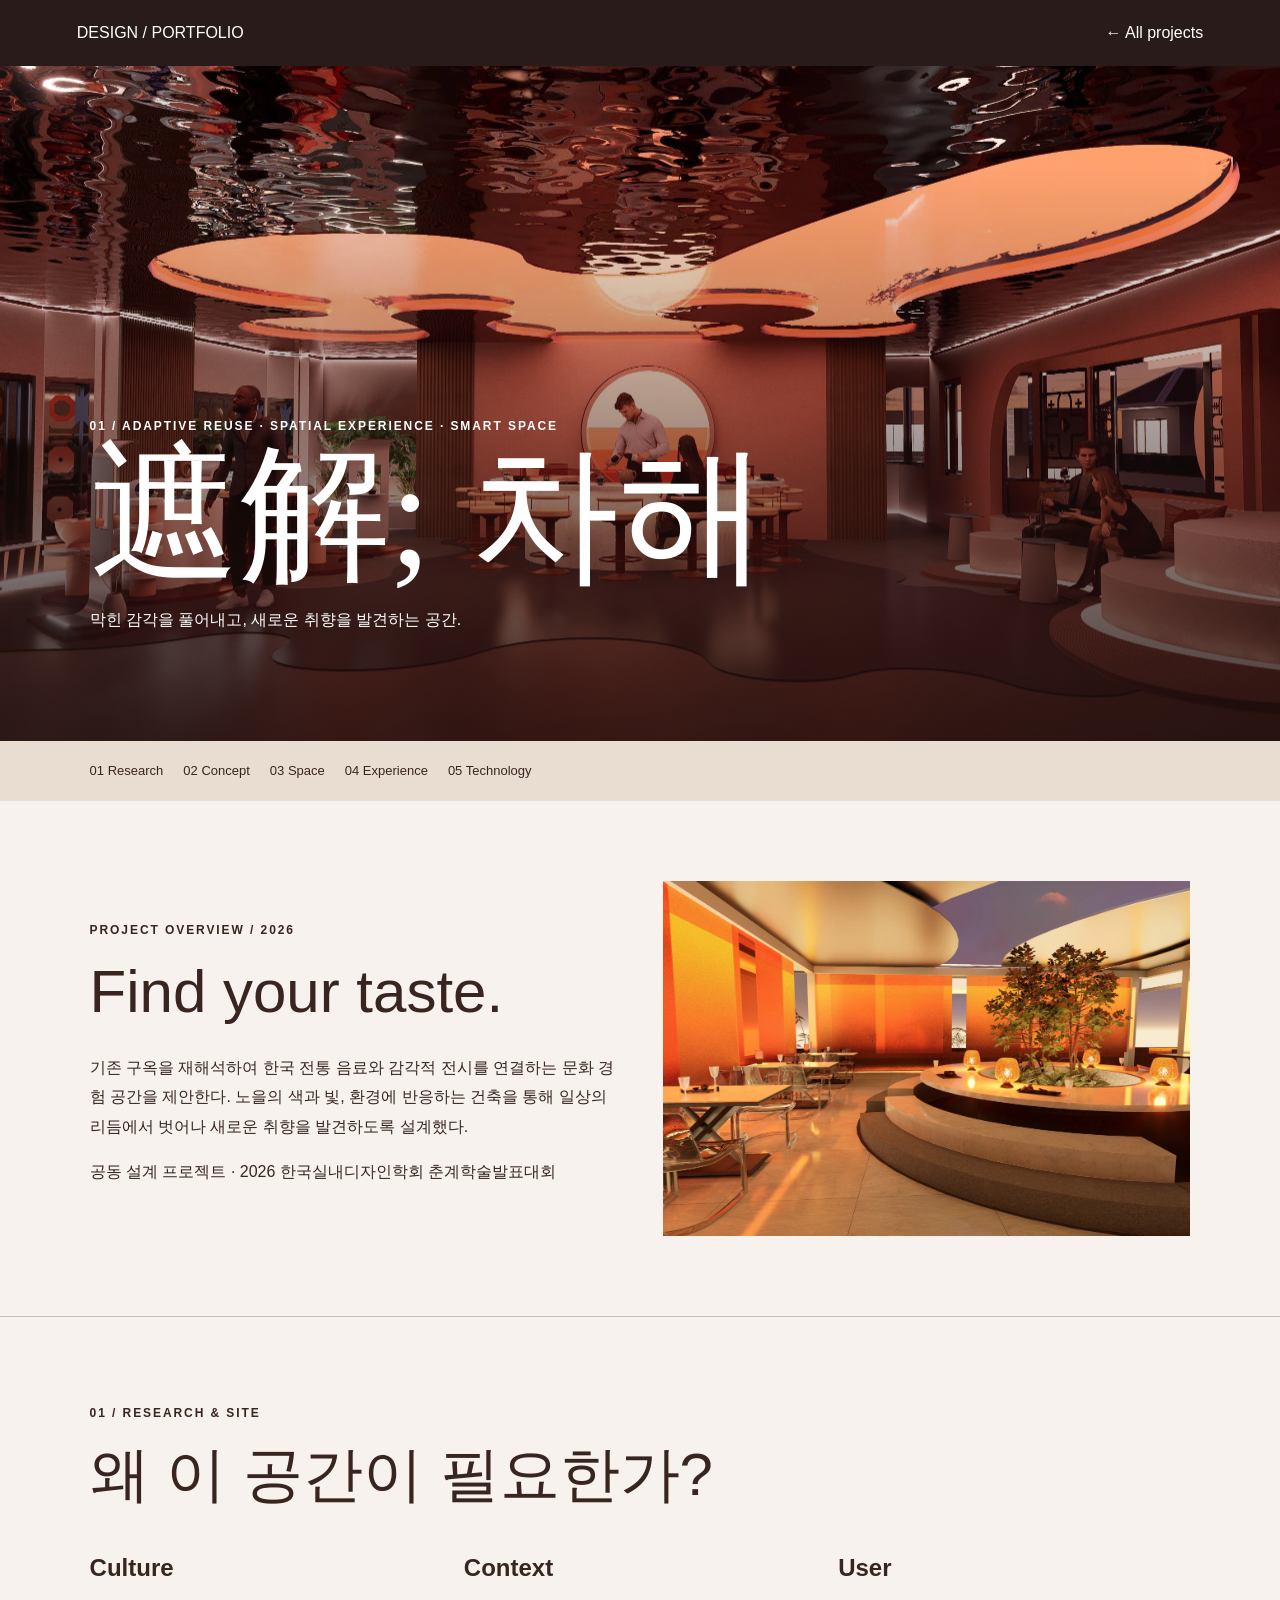
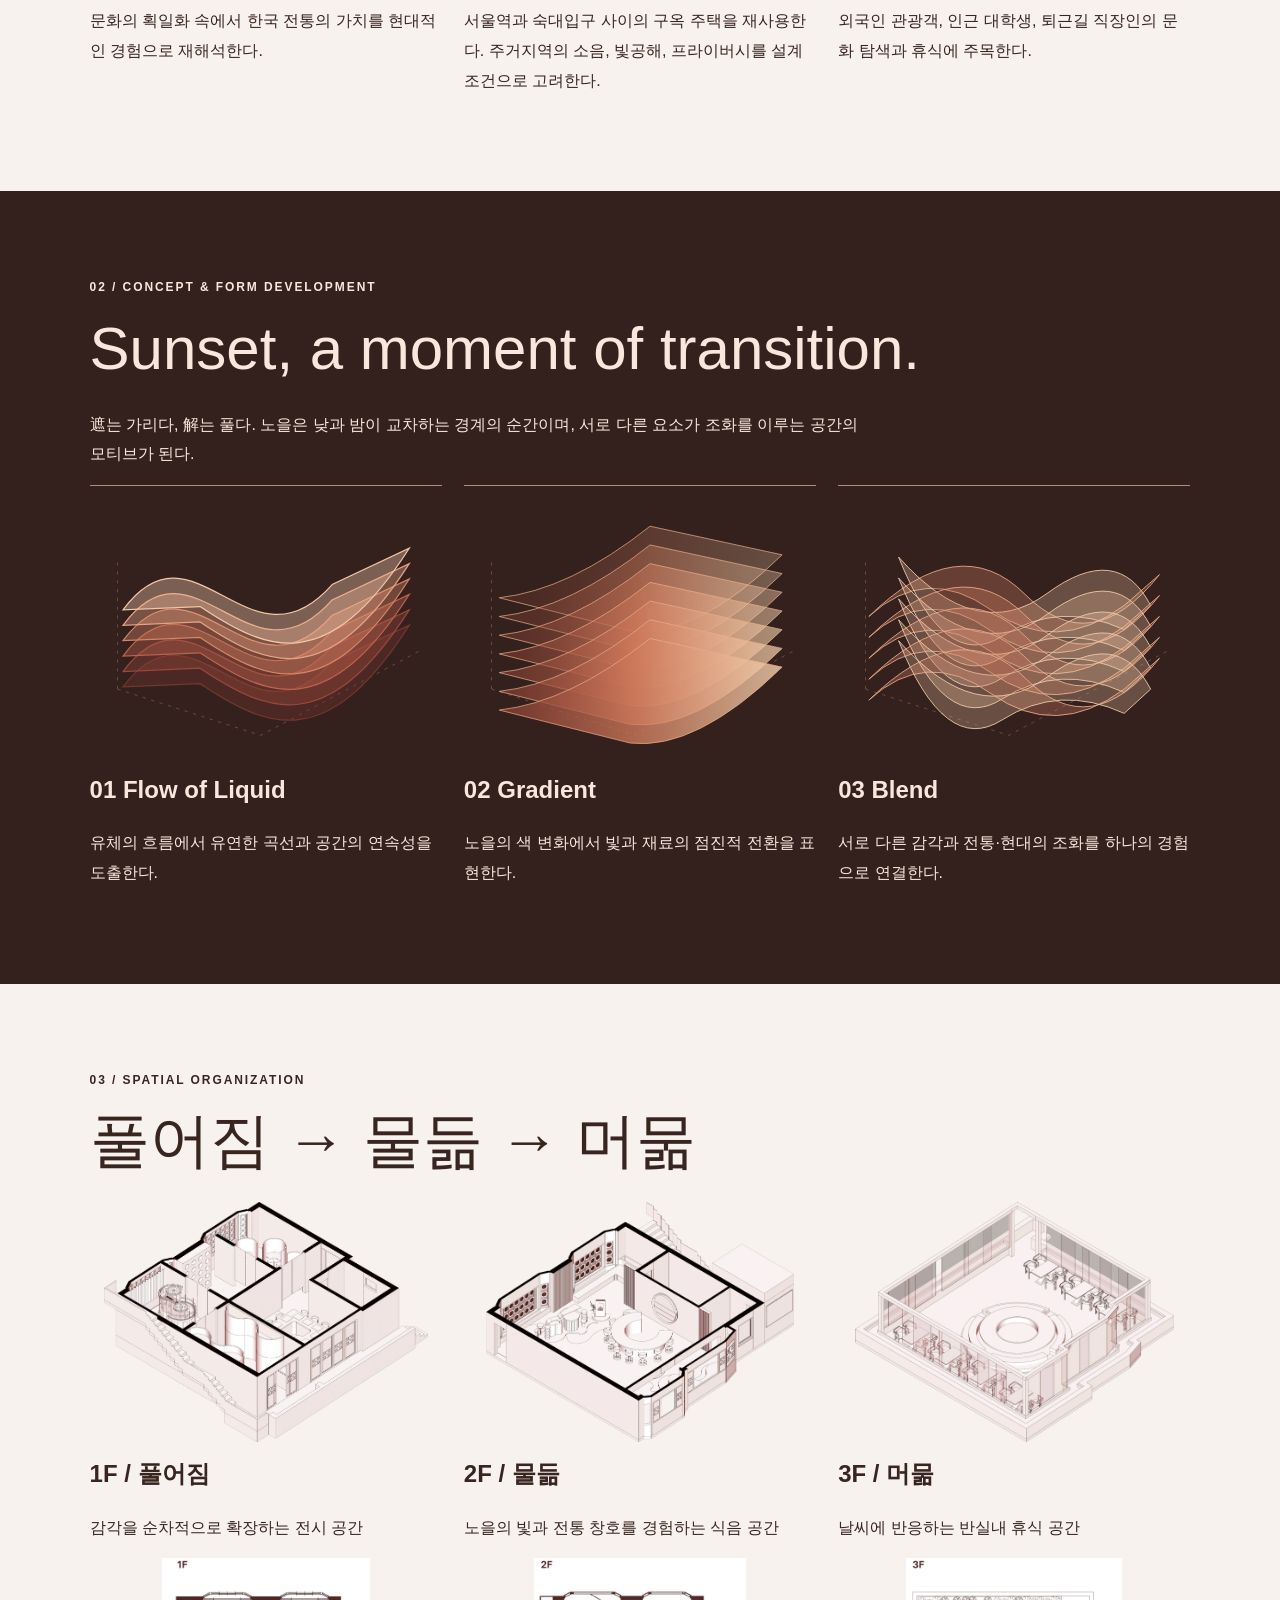
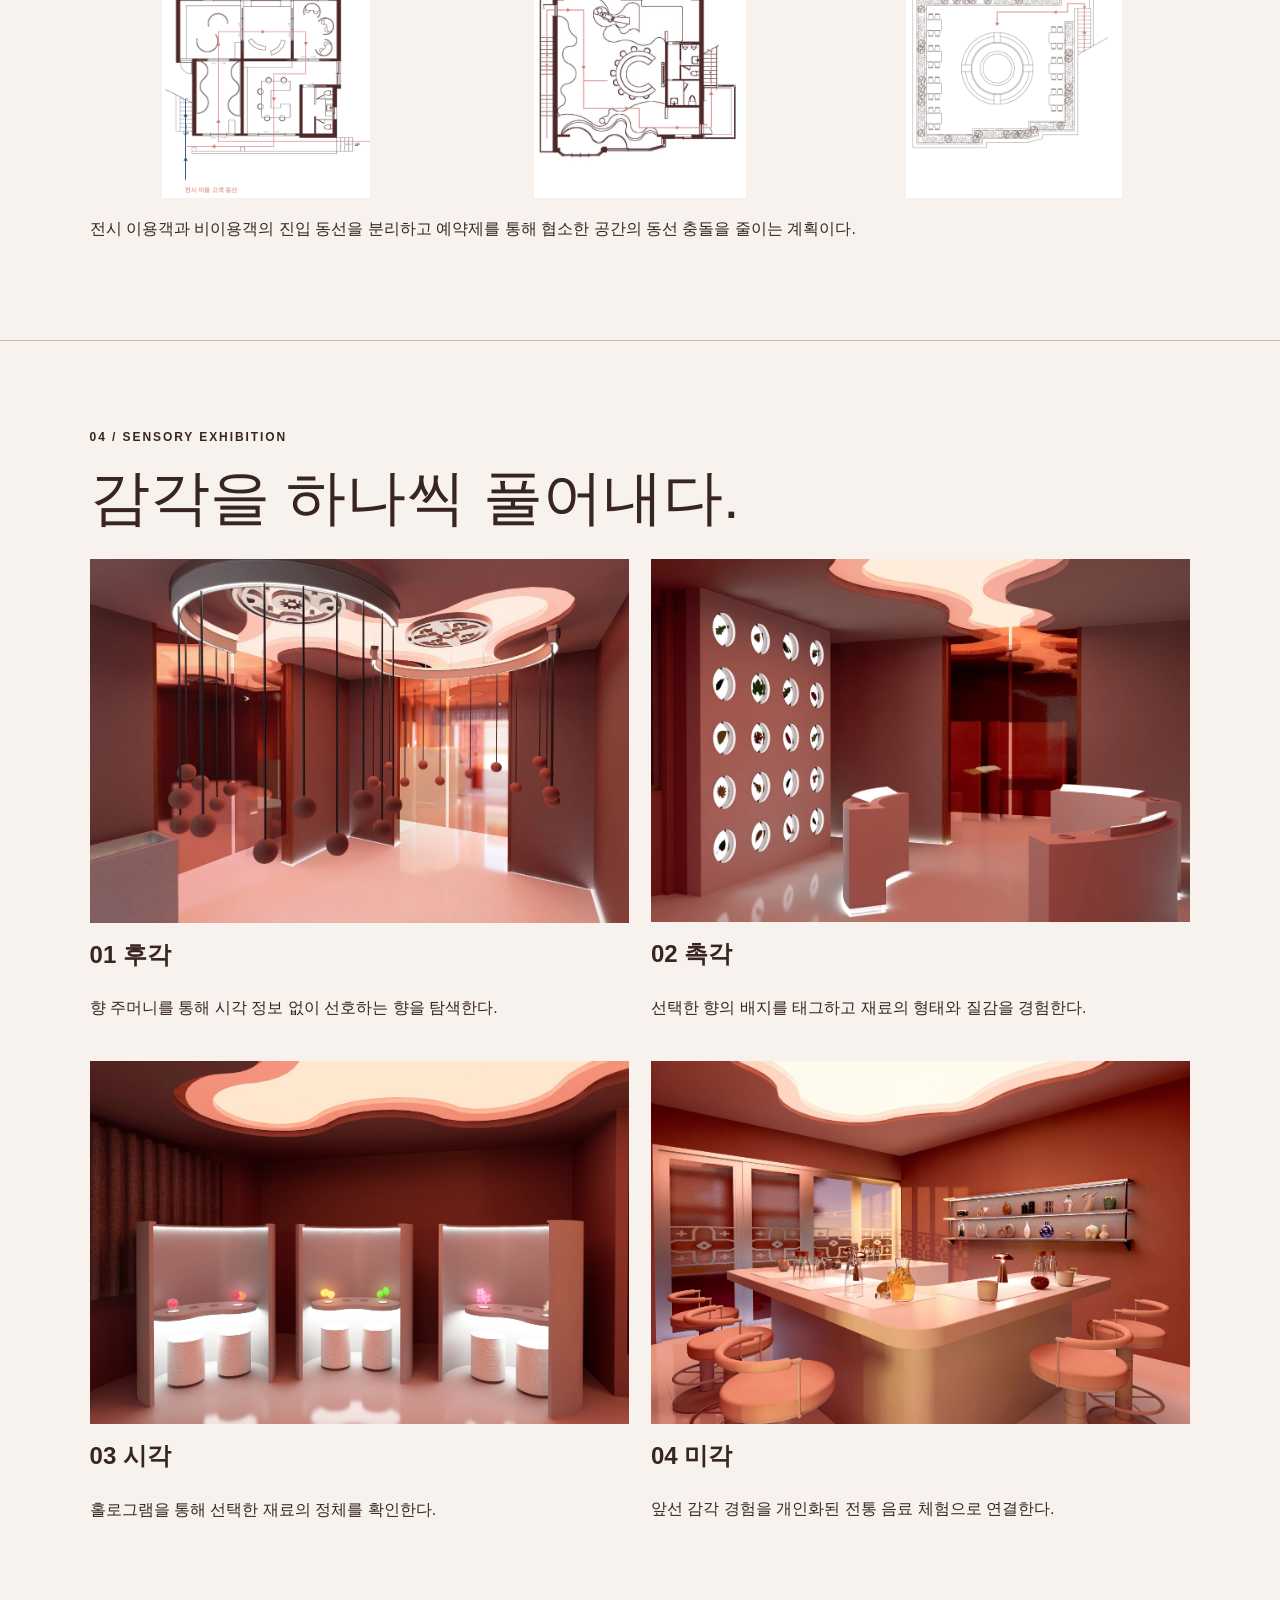
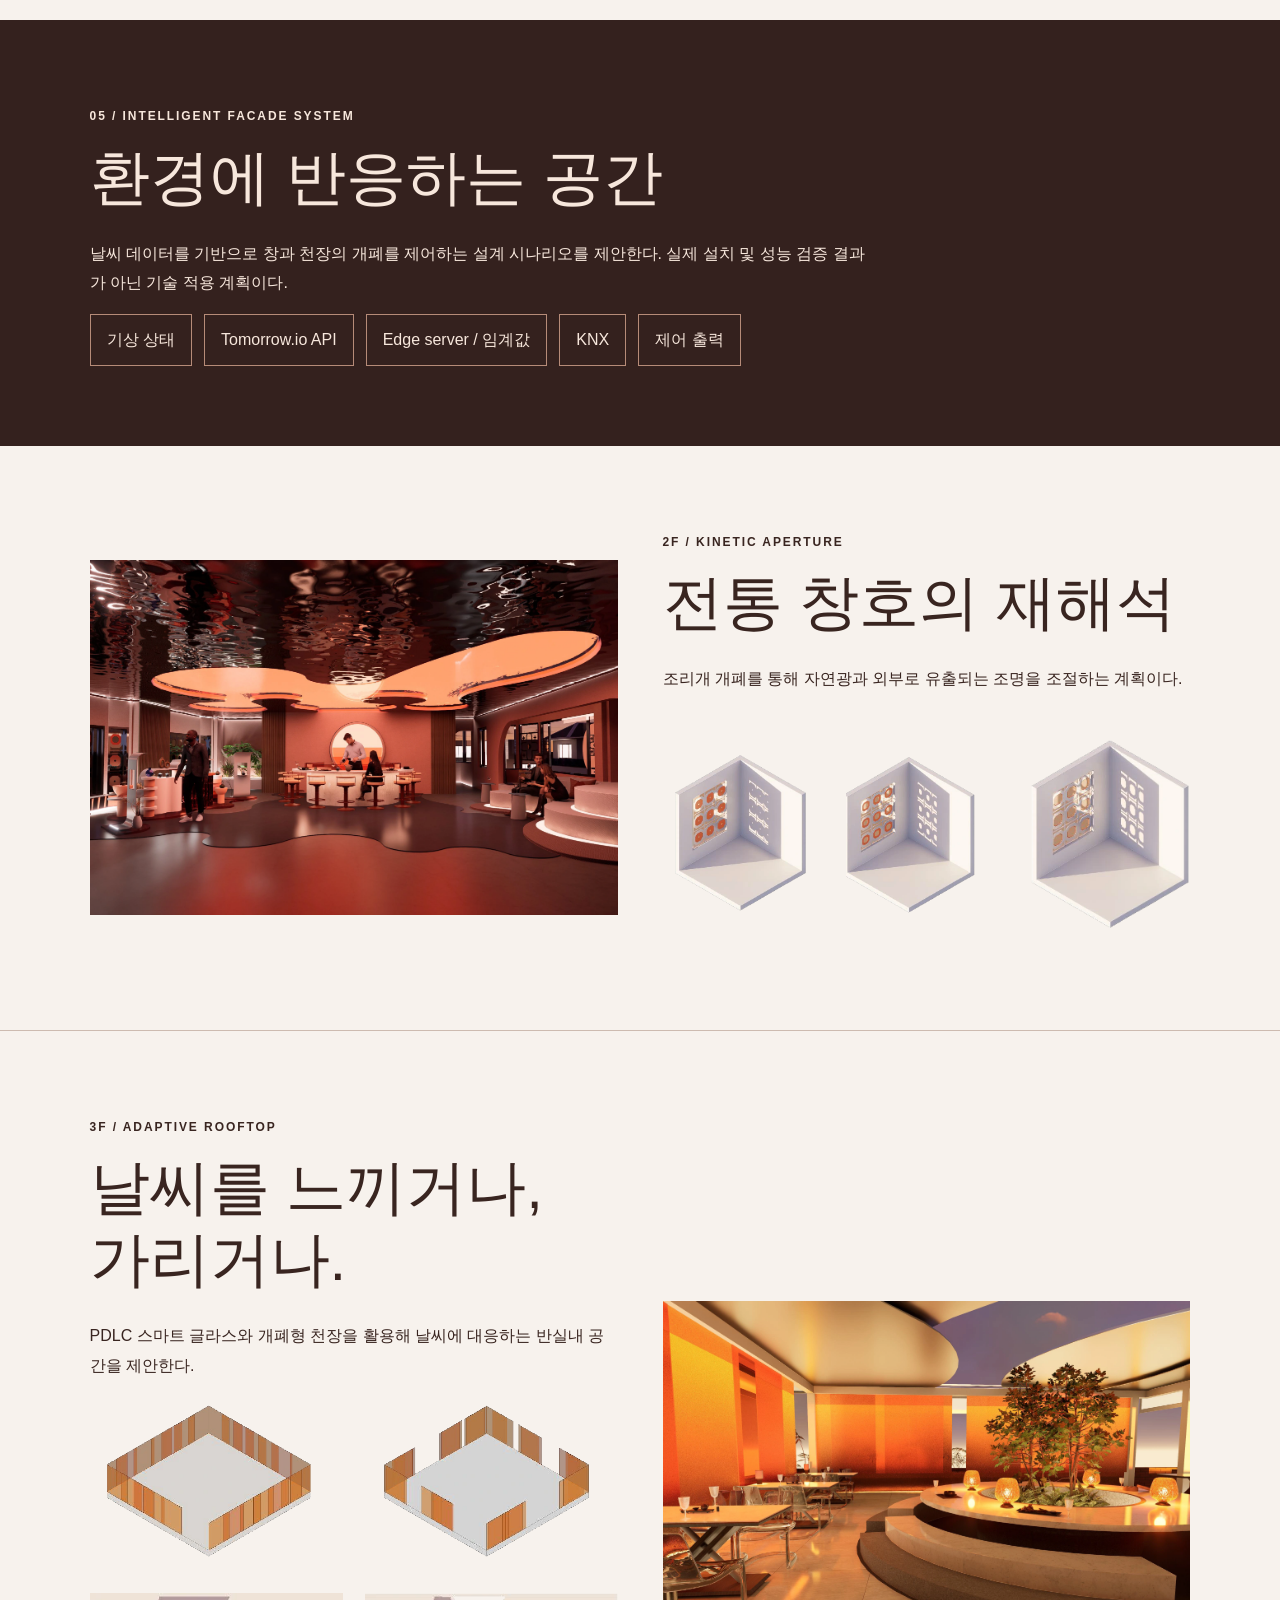
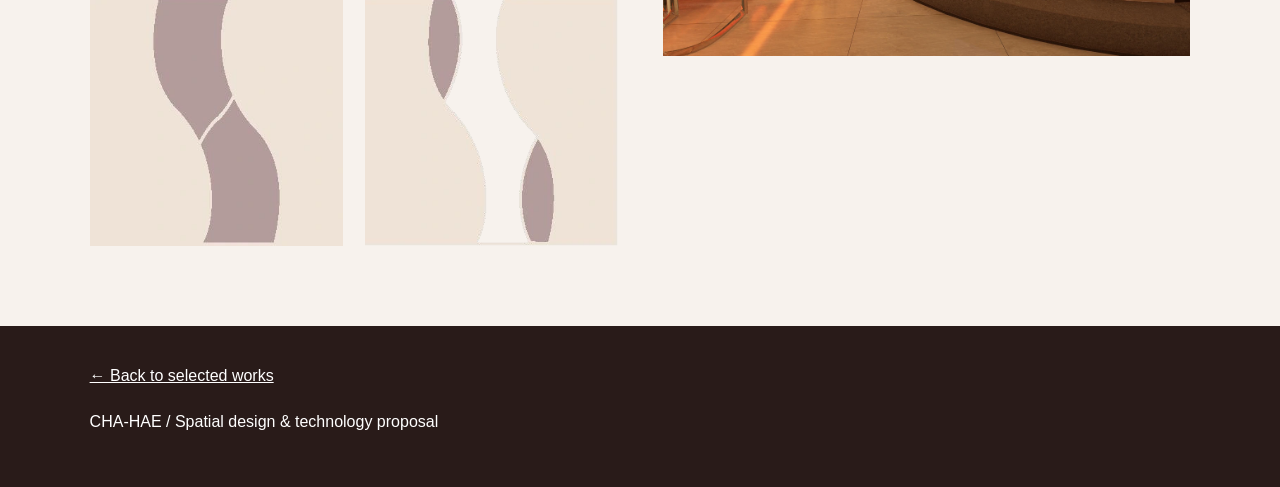
==== commit 53bfb816: "Add files via upload" ====
--- a/cha.html
+++ b/cha.html
@@ -1,8 +1,8 @@
 <!doctype html><html lang="ko"><head><meta charset="utf-8"><meta name="viewport" content="width=device-width,initial-scale=1"><title>차해 — Design Process</title><style>
-*{box-sizing:border-box}body{margin:0;background:#f7f2ed;color:#392520;font-family:Arial,'Malgun Gothic',sans-serif;line-height:1.85}a{color:inherit}nav{display:flex;justify-content:space-between;padding:18px 6%;background:#291b19;color:white}nav a{text-decoration:none} .hero{min-height:75vh;display:flex;align-items:end;padding:7%;color:white;background:linear-gradient(0deg,#21100ed9,transparent 85%),url('assets/cha/bar.webp') center/cover}h1{font-size:clamp(65px,12vw,150px);line-height:1;margin:0;font-family:Georgia,serif;font-weight:400}h2{font-size:clamp(32px,5vw,60px);line-height:1.2;margin:12px 0 25px;font-weight:400}h3{font-size:24px;margin:10px 0}p{max-width:780px}small,.eyebrow{letter-spacing:.16em;font-size:12px;font-weight:bold;text-transform:uppercase}section{padding:80px 7%;max-width:1500px;margin:auto} .split{display:grid;grid-template-columns:1fr 1fr;gap:45px;align-items:center}.grid{display:grid;grid-template-columns:repeat(3,1fr);gap:22px}.four{grid-template-columns:repeat(2,1fr)}img{width:100%;display:block}figure{margin:0}figcaption{font-size:14px;margin-top:12px} .dark{background:#34211e;color:#f7e7dc;max-width:none}.rule{border-top:1px solid #cdbbb0}.steps{display:flex;flex-wrap:wrap;gap:12px}.steps span{border:1px solid #b68b78;padding:10px 16px}.iso img{height:240px;object-fit:contain}.process svg{width:100%;height:160px}.process article{border-top:1px solid #b68b78;padding-top:15px}.jump{display:flex;gap:20px;flex-wrap:wrap;padding:18px 7%;background:#e9ddd2}.jump a{text-decoration:none;font-size:13px}footer{padding:35px 7%;background:#291b19;color:white}@media(max-width:720px){.split,.grid,.four{grid-template-columns:1fr}section{padding:45px 6%}.hero{min-height:65vh}.iso img{height:210px}}
+*{box-sizing:border-box}body{margin:0;background:#f7f2ed;color:#392520;font-family:Arial,'Malgun Gothic',sans-serif;line-height:1.85}a{color:inherit}nav{display:flex;justify-content:space-between;padding:18px 6%;background:#291b19;color:white}nav a{text-decoration:none} .hero{min-height:75vh;display:flex;align-items:end;padding:7%;color:white;background:linear-gradient(0deg,#21100ed9,transparent 85%),url('assets/cha/bar.webp') center/cover}h1{font-size:clamp(65px,12vw,150px);line-height:1;margin:0;font-family:Georgia,serif;font-weight:400}h2{font-size:clamp(32px,5vw,60px);line-height:1.2;margin:12px 0 25px;font-weight:400}h3{font-size:24px;margin:10px 0}p{max-width:780px}small,.eyebrow{letter-spacing:.16em;font-size:12px;font-weight:bold;text-transform:uppercase}section{padding:80px 7%;max-width:1500px;margin:auto} .split{display:grid;grid-template-columns:1fr 1fr;gap:45px;align-items:center}.grid{display:grid;grid-template-columns:repeat(3,1fr);gap:22px}.four{grid-template-columns:repeat(2,1fr)}img{width:100%;display:block}figure{margin:0}figcaption{font-size:14px;margin-top:12px} .dark{background:#34211e;color:#f7e7dc;max-width:none}.rule{border-top:1px solid #cdbbb0}.steps{display:flex;flex-wrap:wrap;gap:12px}.steps span{border:1px solid #b68b78;padding:10px 16px}.iso img{height:240px;object-fit:contain}.process svg{width:100%;height:auto;aspect-ratio:320/210;display:block;margin:12px 0 24px}.process article{border-top:1px solid #b68b78;padding-top:15px}.jump{display:flex;gap:20px;flex-wrap:wrap;padding:18px 7%;background:#e9ddd2}.jump a{text-decoration:none;font-size:13px}footer{padding:35px 7%;background:#291b19;color:white}@media(max-width:720px){.split,.grid,.four{grid-template-columns:1fr}section{padding:45px 6%}.hero{min-height:65vh}.iso img{height:210px}}
 </style></head><body><nav><a href="index.html">DESIGN / PORTFOLIO</a><a href="index.html#work">← All projects</a></nav><div class="hero"><div><small>01 / Adaptive Reuse · Spatial Experience · Smart Space</small><h1>遮解; 차해</h1><p>막힌 감각을 풀어내고, 새로운 취향을 발견하는 공간.</p></div></div><div class="jump"><a href="#research">01 Research</a><a href="#concept">02 Concept</a><a href="#space">03 Space</a><a href="#experience">04 Experience</a><a href="#technology">05 Technology</a></div>
 <section class="split"><div><small>Project overview / 2026</small><h2>Find your taste.</h2><p>기존 구옥을 재해석하여 한국 전통 음료와 감각적 전시를 연결하는 문화 경험 공간을 제안한다. 노을의 색과 빛, 환경에 반응하는 건축을 통해 일상의 리듬에서 벗어나 새로운 취향을 발견하도록 설계했다.</p><p>공동 설계 프로젝트 · 2026 한국실내디자인학회 춘계학술발표대회</p></div><img src="assets/cha/roof.webp" alt="노을을 모티브로 한 루프탑"></section>
 <section id="research" class="rule"><small>01 / Research & site</small><h2>왜 이 공간이 필요한가?</h2><div class="grid"><article><h3>Culture</h3><p>문화의 획일화 속에서 한국 전통의 가치를 현대적인 경험으로 재해석한다.</p></article><article><h3>Context</h3><p>서울역과 숙대입구 사이의 구옥 주택을 재사용한다. 주거지역의 소음, 빛공해, 프라이버시를 설계 조건으로 고려한다.</p></article><article><h3>User</h3><p>외국인 관광객, 인근 대학생, 퇴근길 직장인의 문화 탐색과 휴식에 주목한다.</p></article></div></section>
-<section id="concept" class="dark"><small>02 / Concept & form development</small><h2>Sunset, a moment of transition.</h2><p>遮는 가리다, 解는 풀다. 노을은 낮과 밤이 교차하는 경계의 순간이며, 서로 다른 요소가 조화를 이루는 공간의 모티브가 된다.</p><div class="grid process"><article><svg viewBox="0 0 240 150"><path d="M10 85 Q65 0 120 75 T230 60 L230 110 Q175 150 120 100 T10 120Z" fill="#cf795a"/><path d="M10 110 Q65 40 120 100 T230 90" fill="none" stroke="#f5c1a0" stroke-width="8"/></svg><h3>01 Flow of Liquid</h3><p>유체의 흐름에서 유연한 곡선과 공간의 연속성을 도출한다.</p></article><article><svg viewBox="0 0 240 150"><defs><linearGradient id="g"><stop stop-color="#7c302d"/><stop offset=".5" stop-color="#d47855"/><stop offset="1" stop-color="#f9c79b"/></linearGradient></defs><rect x="10" y="25" width="220" height="100" rx="50" fill="url(#g)"/></svg><h3>02 Gradient</h3><p>노을의 색 변화에서 빛과 재료의 점진적 전환을 표현한다.</p></article><article><svg viewBox="0 0 240 150"><circle cx="90" cy="75" r="60" fill="#c55c46"/><circle cx="150" cy="75" r="60" fill="#f5bb91" opacity=".75"/></svg><h3>03 Blend</h3><p>서로 다른 감각과 전통·현대의 조화를 하나의 경험으로 연결한다.</p></article></div><small>원본 판넬의 디자인 프로세스를 웹 그래픽으로 재구성</small></section>
+<section id="concept" class="dark"><small>02 / Concept & form development</small><h2>Sunset, a moment of transition.</h2><p>遮는 가리다, 解는 풀다. 노을은 낮과 밤이 교차하는 경계의 순간이며, 서로 다른 요소가 조화를 이루는 공간의 모티브가 된다.</p><div class="grid process"><article><svg viewBox="0 0 320 210" role="img" aria-label="유기적 곡면의 흐름" xmlns="http://www.w3.org/2000/svg"><path d="M25 160 L155 202 L300 125 M25 160 L25 43" fill="none" stroke="#b68b78" stroke-width=".65" stroke-dasharray="3 5" opacity=".55"/><path d="M30 158 C95 70 145 220 220 135 L290 102 C215 220 160 195 100 155 L30 158Z" fill="#74362f" fill-opacity=".38" stroke="#74362f" stroke-width="1.1"/><path d="M30 144 C95 56 145 206 220 121 L290 88 C215 206 160 181 100 141 L30 144Z" fill="#98483c" fill-opacity=".38" stroke="#98483c" stroke-width="1.1"/><path d="M30 130 C95 42 145 192 220 107 L290 74 C215 192 160 167 100 127 L30 130Z" fill="#bd624e" fill-opacity=".38" stroke="#bd624e" stroke-width="1.1"/><path d="M30 116 C95 28 145 178 220 93 L290 60 C215 178 160 153 100 113 L30 116Z" fill="#d88465" fill-opacity=".38" stroke="#d88465" stroke-width="1.1"/><path d="M30 102 C95 14 145 164 220 79 L290 46 C215 164 160 139 100 99 L30 102Z" fill="#e6a384" fill-opacity=".38" stroke="#e6a384" stroke-width="1.1"/><path d="M30 88 C95 0 145 150 220 65 L290 32 C215 150 160 125 100 85 L30 88Z" fill="#f2c6a8" fill-opacity=".38" stroke="#f2c6a8" stroke-width="1.1"/></svg><h3>01 Flow of Liquid</h3><p>유체의 흐름에서 유연한 곡선과 공간의 연속성을 도출한다.</p></article><article><svg viewBox="0 0 320 210" role="img" aria-label="빛과 색의 점진적 레이어" xmlns="http://www.w3.org/2000/svg"><path d="M25 160 L155 202 L300 125 M25 160 L25 43" fill="none" stroke="#b68b78" stroke-width=".65" stroke-dasharray="3 5" opacity=".55"/><defs><linearGradient id="sun-layer"><stop stop-color="#81392f"/><stop offset=".48" stop-color="#ce795b"/><stop offset="1" stop-color="#f7d5b1"/></linearGradient></defs><path d="M32 77 L151 107 Q211 114 289 38 L169 12 Q96 70 32 77Z" fill="url(#sun-layer)" fill-opacity="0.25" stroke="#e7ad8c" stroke-width=".65"/><path d="M32 94 L151 124 Q211 131 289 55 L169 29 Q96 87 32 94Z" fill="url(#sun-layer)" fill-opacity="0.33999999999999997" stroke="#e7ad8c" stroke-width=".65"/><path d="M32 111 L151 141 Q211 148 289 72 L169 46 Q96 104 32 111Z" fill="url(#sun-layer)" fill-opacity="0.43" stroke="#e7ad8c" stroke-width=".65"/><path d="M32 128 L151 158 Q211 165 289 89 L169 63 Q96 121 32 128Z" fill="url(#sun-layer)" fill-opacity="0.52" stroke="#e7ad8c" stroke-width=".65"/><path d="M32 145 L151 175 Q211 182 289 106 L169 80 Q96 138 32 145Z" fill="url(#sun-layer)" fill-opacity="0.61" stroke="#e7ad8c" stroke-width=".65"/><path d="M32 162 L151 192 Q211 199 289 123 L169 97 Q96 155 32 162Z" fill="url(#sun-layer)" fill-opacity="0.7" stroke="#e7ad8c" stroke-width=".65"/><path d="M32 179 L151 209 Q211 216 289 140 L169 114 Q96 172 32 179Z" fill="url(#sun-layer)" fill-opacity="0.79" stroke="#e7ad8c" stroke-width=".65"/></svg><h3>02 Gradient</h3><p>노을의 색 변화에서 빛과 재료의 점진적 전환을 표현한다.</p></article><article><svg viewBox="0 0 320 210" role="img" aria-label="교차하는 곡면의 융합" xmlns="http://www.w3.org/2000/svg"><path d="M25 160 L155 202 L300 125 M25 160 L25 43" fill="none" stroke="#b68b78" stroke-width=".65" stroke-dasharray="3 5" opacity=".55"/><path d="M28 94 Q110 14 170 74 T292 56 L260 84 Q198 130 139 88 T28 94Z" fill="#d17c60" fill-opacity=".32" stroke="#e8a88a" stroke-width=".8"/><path d="M55 40 Q126 120 190 73 T284 84 L260 106 Q201 79 149 112 T55 40Z" fill="#f2c9a8" fill-opacity=".27" stroke="#f2c9a8" stroke-width=".8"/><path d="M28 113 Q110 33 170 93 T292 75 L260 103 Q198 149 139 107 T28 113Z" fill="#d17c60" fill-opacity=".32" stroke="#e8a88a" stroke-width=".8"/><path d="M55 59 Q126 139 190 92 T284 103 L260 125 Q201 98 149 131 T55 59Z" fill="#f2c9a8" fill-opacity=".27" stroke="#f2c9a8" stroke-width=".8"/><path d="M28 132 Q110 52 170 112 T292 94 L260 122 Q198 168 139 126 T28 132Z" fill="#d17c60" fill-opacity=".32" stroke="#e8a88a" stroke-width=".8"/><path d="M55 78 Q126 158 190 111 T284 122 L260 144 Q201 117 149 150 T55 78Z" fill="#f2c9a8" fill-opacity=".27" stroke="#f2c9a8" stroke-width=".8"/><path d="M28 151 Q110 71 170 131 T292 113 L260 141 Q198 187 139 145 T28 151Z" fill="#d17c60" fill-opacity=".32" stroke="#e8a88a" stroke-width=".8"/><path d="M55 97 Q126 177 190 130 T284 141 L260 163 Q201 136 149 169 T55 97Z" fill="#f2c9a8" fill-opacity=".27" stroke="#f2c9a8" stroke-width=".8"/><path d="M28 170 Q110 90 170 150 T292 132 L260 160 Q198 206 139 164 T28 170Z" fill="#d17c60" fill-opacity=".32" stroke="#e8a88a" stroke-width=".8"/><path d="M55 116 Q126 196 190 149 T284 160 L260 182 Q201 155 149 188 T55 116Z" fill="#f2c9a8" fill-opacity=".27" stroke="#f2c9a8" stroke-width=".8"/></svg><h3>03 Blend</h3><p>서로 다른 감각과 전통·현대의 조화를 하나의 경험으로 연결한다.</p></article></div></section>
 <section id="space"><small>03 / Spatial organization</small><h2>풀어짐 → 물듦 → 머묾</h2><div class="grid iso">
 <figure><img src="assets/cha/iso1.webp" alt="1층 아이소메트릭"><h3>1F / 풀어짐</h3><p>감각을 순차적으로 확장하는 전시 공간</p><a href="assets/cha/plan1.png" target="_blank"><img src="assets/cha/plan1.png" alt="1층 평면도"></a></figure><figure><img src="assets/cha/iso2.webp" alt="2층 아이소메트릭"><h3>2F / 물듦</h3><p>노을의 빛과 전통 창호를 경험하는 식음 공간</p><a href="assets/cha/plan2.png" target="_blank"><img src="assets/cha/plan2.png" alt="2층 평면도"></a></figure><figure><img src="assets/cha/iso3.webp" alt="3층 아이소메트릭"><h3>3F / 머묾</h3><p>날씨에 반응하는 반실내 휴식 공간</p><a href="assets/cha/plan3.png" target="_blank"><img src="assets/cha/plan3.png" alt="3층 평면도"></a></figure></div><p>전시 이용객과 비이용객의 진입 동선을 분리하고 예약제를 통해 협소한 공간의 동선 충돌을 줄이는 계획이다.</p></section><section id="experience" class="rule"><small>04 / Sensory exhibition</small><h2>감각을 하나씩 풀어내다.</h2><div class="grid four"><figure><a href="assets/cha/smell.webp" target="_blank"><img loading="lazy" src="assets/cha/smell.webp" alt="01 후각 전시 렌더링"></a><h3>01 후각</h3><p>향 주머니를 통해 시각 정보 없이 선호하는 향을 탐색한다.</p></figure><figure><a href="assets/cha/touch.webp" target="_blank"><img loading="lazy" src="assets/cha/touch.webp" alt="02 촉각 전시 렌더링"></a><h3>02 촉각</h3><p>선택한 향의 배지를 태그하고 재료의 형태와 질감을 경험한다.</p></figure><figure><a href="assets/cha/visual.webp" target="_blank"><img loading="lazy" src="assets/cha/visual.webp" alt="03 시각 전시 렌더링"></a><h3>03 시각</h3><p>홀로그램을 통해 선택한 재료의 정체를 확인한다.</p></figure><figure><a href="assets/cha/class.webp" target="_blank"><img loading="lazy" src="assets/cha/class.webp" alt="04 미각 전시 렌더링"></a><h3>04 미각</h3><p>앞선 감각 경험을 개인화된 전통 음료 체험으로 연결한다.</p></figure></div></section><section id="technology" class="dark"><small>05 / Intelligent facade system</small><h2>환경에 반응하는 공간</h2><p>날씨 데이터를 기반으로 창과 천장의 개폐를 제어하는 설계 시나리오를 제안한다. 실제 설치 및 성능 검증 결과가 아닌 기술 적용 계획이다.</p><div class="steps"><span>기상 상태</span><span>Tomorrow.io API</span><span>Edge server / 임계값</span><span>KNX</span><span>제어 출력</span></div></section><section><div class="split"><img src="assets/cha/bar.webp" alt="2층 공간"><div><small>2F / Kinetic aperture</small><h2>전통 창호의 재해석</h2><p>조리개 개폐를 통해 자연광과 외부로 유출되는 조명을 조절하는 계획이다.</p><div class="grid iso"><figure><img src="assets/cha/aperture1.webp" alt="조리개 상태 1"></figure><figure><img src="assets/cha/aperture2.webp" alt="조리개 상태 2"></figure><figure><img src="assets/cha/aperture3.webp" alt="조리개 상태 3"></figure></div></div></div></section><section class="rule"><div class="split"><div><small>3F / Adaptive rooftop</small><h2>날씨를 느끼거나, 가리거나.</h2><p>PDLC 스마트 글라스와 개폐형 천장을 활용해 날씨에 대응하는 반실내 공간을 제안한다.</p><div class="grid four"><figure><img src="assets/cha/window-closed.webp" alt="window-closed"></figure><figure><img src="assets/cha/window-open.webp" alt="window-open"></figure><figure><img src="assets/cha/ceiling-closed.webp" alt="ceiling-closed"></figure><figure><img src="assets/cha/ceiling-open.webp" alt="ceiling-open"></figure></div></div><img src="assets/cha/roof.webp" alt="루프탑 공간"></div></section><footer><a href="index.html#work">← Back to selected works</a><p>CHA-HAE / Spatial design & technology proposal</p></footer></body></html>
